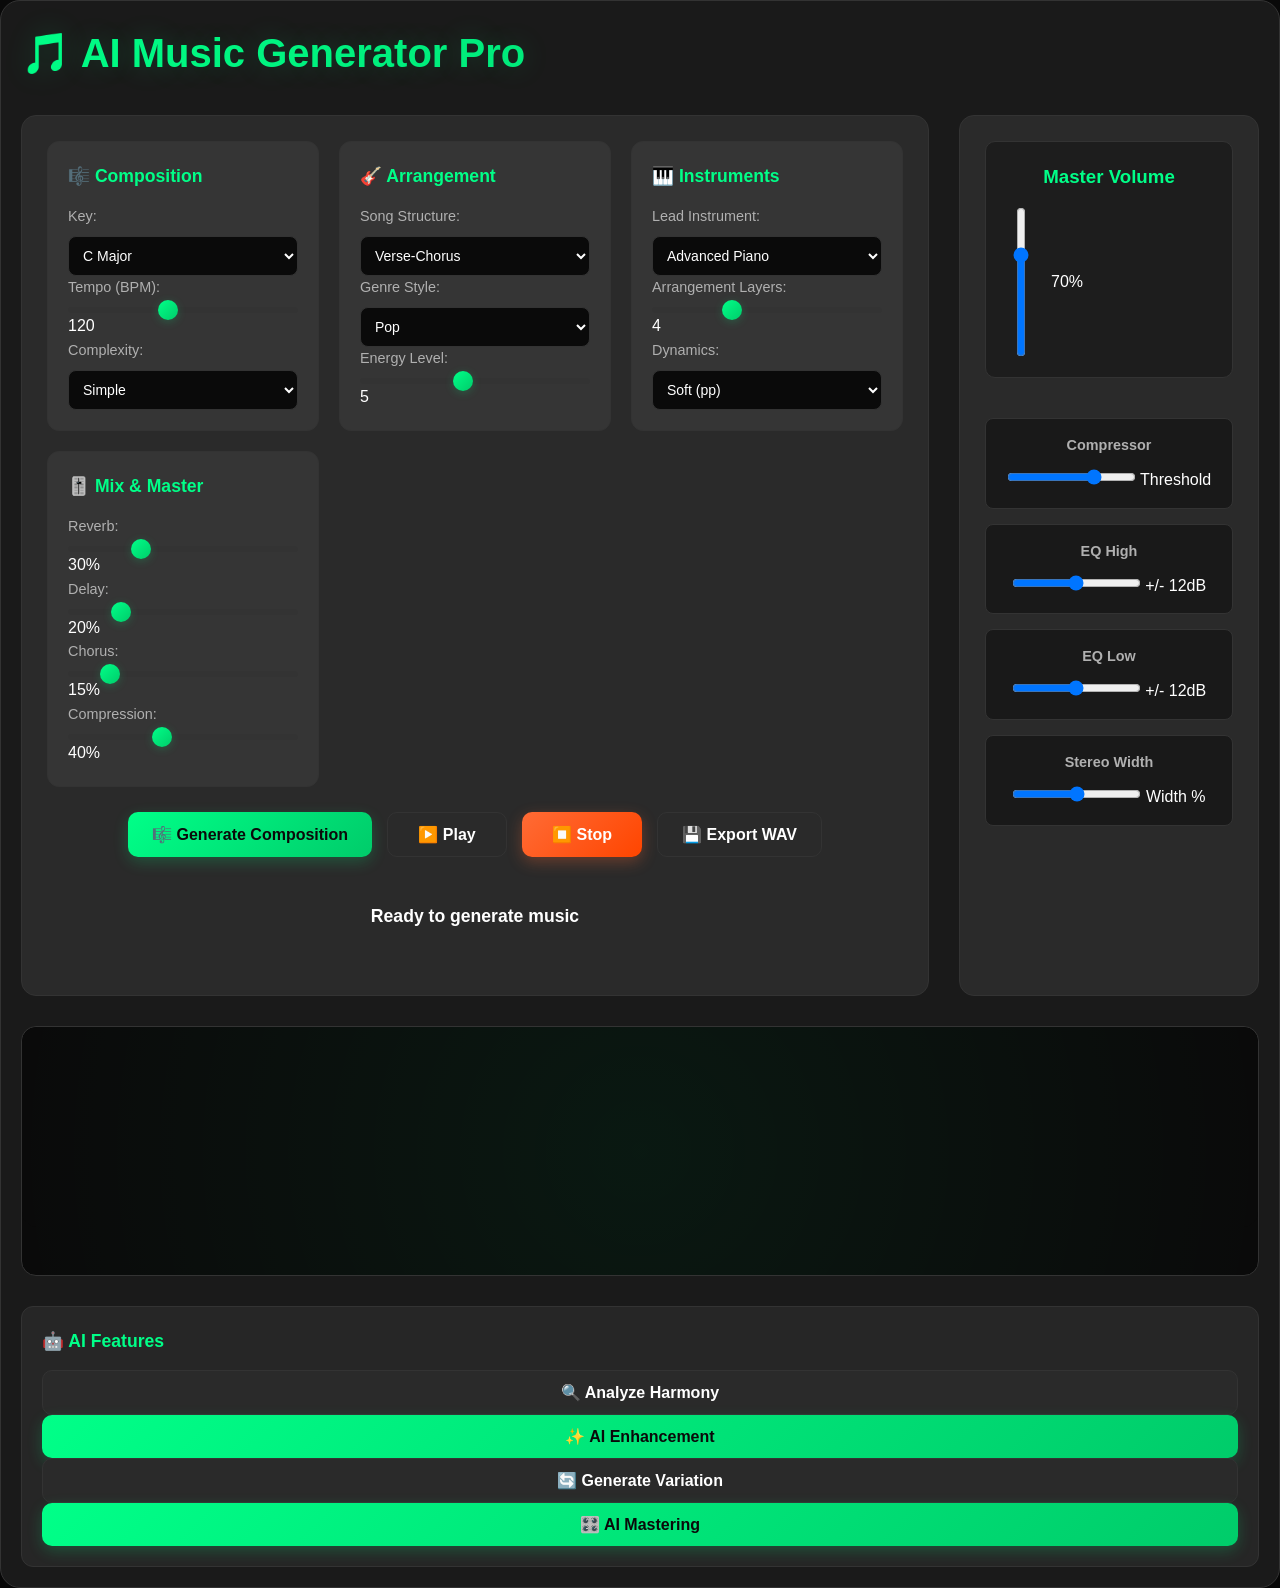
==== index.html @ 8c7a2f7b "Add files via upload" ====
<!DOCTYPE html>
<html lang="en">
<head>
    <meta charset="UTF-8">
    <meta name="viewport" content="width=device-width, initial-scale=1.0">
    <title>AI Music Generator Pro - Udio Quality</title>
    <link rel="stylesheet" href="styles.css">
</head>
<body>
    <div class="container">
        <h1 class="logo">🎵 AI Music Generator Pro</h1>
        
        <div class="mixing-console">
            <div class="main-controls">
                <div class="controls">
                    <div class="control-group">
                        <h3>🎼 Composition</h3>
                        <label for="key">Key:</label>
                        <select id="key">
                            <option value="C">C Major</option>
                            <option value="G">G Major</option>
                            <option value="D">D Major</option>
                            <option value="A">A Major</option>
                            <option value="E">E Major</option>
                            <option value="B">B Major</option>
                            <option value="F#">F# Major</option>
                            <option value="Db">Db Major</option>
                            <option value="Ab">Ab Major</option>
                            <option value="Eb">Eb Major</option>
                            <option value="Bb">Bb Major</option>
                            <option value="F">F Major</option>
                            <option value="Am">A Minor</option>
                            <option value="Em">E Minor</option>
                            <option value="Bm">B Minor</option>
                            <option value="F#m">F# Minor</option>
                            <option value="C#m">C# Minor</option>
                            <option value="G#m">G# Minor</option>
                            <option value="D#m">D# Minor</option>
                            <option value="Bbm">Bb Minor</option>
                            <option value="Fm">F Minor</option>
                            <option value="Cm">C Minor</option>
                            <option value="Gm">G Minor</option>
                            <option value="Dm">D Minor</option>
                        </select>
                        
                        <label for="tempo">Tempo (BPM):</label>
                        <input type="range" id="tempo" min="60" max="200" value="120">
                        <span id="tempoValue">120</span>
                        
                        <label for="complexity">Complexity:</label>
                        <select id="complexity">
                            <option value="simple">Simple</option>
                            <option value="moderate">Moderate</option>
                            <option value="complex">Complex</option>
                            <option value="jazz">Jazz</option>
                            <option value="classical">Classical</option>
                        </select>
                    </div>

                    <div class="control-group">
                        <h3>🎸 Arrangement</h3>
                        <label for="structure">Song Structure:</label>
                        <select id="structure">
                            <option value="simple">Verse-Chorus</option>
                            <option value="extended">Intro-Verse-Chorus-Bridge</option>
                            <option value="complex">Full Song Structure</option>
                            <option value="instrumental">Instrumental</option>
                        </select>
                        
                        <label for="genre">Genre Style:</label>
                        <select id="genre">
                            <option value="pop">Pop</option>
                            <option value="rock">Rock</option>
                            <option value="jazz">Jazz</option>
                            <option value="classical">Classical</option>
                            <option value="electronic">Electronic</option>
                            <option value="ambient">Ambient</option>
                            <option value="cinematic">Cinematic</option>
                        </select>
                        
                        <label for="energy">Energy Level:</label>
                        <input type="range" id="energy" min="1" max="10" value="5">
                        <span id="energyValue">5</span>
                    </div>

                    <div class="control-group">
                        <h3>🎹 Instruments</h3>
                        <label for="instruments">Lead Instrument:</label>
                        <select id="instruments">
                            <option value="piano">Advanced Piano</option>
                            <option value="strings">Orchestral Strings</option>
                            <option value="synth">FM Synthesizer</option>
                            <option value="guitar">Electric Guitar</option>
                            <option value="brass">Brass Section</option>
                        </select>
                        
                        <label for="layers">Arrangement Layers:</label>
                        <input type="range" id="layers" min="2" max="8" value="4">
                        <span id="layersValue">4</span>
                        
                        <label for="dynamics">Dynamics:</label>
                        <select id="dynamics">
                            <option value="soft">Soft (pp)</option>
                            <option value="medium">Medium (mf)</option>
                            <option value="loud">Loud (ff)</option>
                            <option value="dynamic">Dynamic Range</option>
                        </select>
                    </div>

                    <div class="control-group">
                        <h3>🎚️ Mix & Master</h3>
                        <label for="reverb">Reverb:</label>
                        <input type="range" id="reverb" min="0" max="100" value="30">
                        <span id="reverbValue">30%</span>
                        
                        <label for="delay">Delay:</label>
                        <input type="range" id="delay" min="0" max="100" value="20">
                        <span id="delayValue">20%</span>
                        
                        <label for="chorus">Chorus:</label>
                        <input type="range" id="chorus" min="0" max="100" value="15">
                        <span id="chorusValue">15%</span>
                        
                        <label for="compression">Compression:</label>
                        <input type="range" id="compression" min="0" max="100" value="40">
                        <span id="compressionValue">40%</span>
                    </div>
                </div>

                <div class="buttons">
                    <button id="generateBtn" class="primary">🎼 Generate Composition</button>
                    <button id="playBtn" class="secondary">▶️ Play</button>
                    <button id="stopBtn" class="danger">⏹️ Stop</button>
                    <button id="exportBtn" class="secondary">💾 Export WAV</button>
                </div>

                <div class="status" id="status">Ready to generate music</div>
            </div>

            <div class="master-section">
                <div class="master-controls">
                    <div class="master-fader">
                        <h3>Master Volume</h3>
                        <div class="fader-container">
                            <input type="range" id="masterVolume" class="fader-vertical" min="0" max="100" value="70" orient="vertical">
                            <span id="masterVolumeValue">70%</span>
                        </div>
                    </div>
                    
                    <div class="effects-rack">
                        <div class="effect-unit">
                            <h4>Compressor</h4>
                            <input type="range" id="compThreshold" min="-40" max="0" value="-12">
                            <label>Threshold</label>
                        </div>
                        <div class="effect-unit">
                            <h4>EQ High</h4>
                            <input type="range" id="eqHigh" min="-12" max="12" value="0">
                            <label>+/- 12dB</label>
                        </div>
                        <div class="effect-unit">
                            <h4>EQ Low</h4>
                            <input type="range" id="eqLow" min="-12" max="12" value="0">
                            <label>+/- 12dB</label>
                        </div>
                        <div class="effect-unit">
                            <h4>Stereo Width</h4>
                            <input type="range" id="stereoWidth" min="0" max="200" value="100">
                            <label>Width %</label>
                        </div>
                    </div>
                </div>
            </div>
        </div>

        <div class="visualizer">
            <canvas id="visualizer" width="800" height="250"></canvas>
        </div>

        <div class="ai-features" style="margin-top: 30px;">
            <div class="control-group">
                <h3>🤖 AI Features</h3>
                <button id="aiAnalyze" class="secondary">🔍 Analyze Harmony</button>
                <button id="aiImprove" class="primary">✨ AI Enhancement</button>
                <button id="aiVariation" class="secondary">🔄 Generate Variation</button>
                <button id="aiMastering" class="primary">🎛️ AI Mastering</button>
            </div>
        </div>
    </div>

    <script src="musicGenerator.js"></script>
    <script src="app.js"></script>
    <script src="recorder.js"></script>
</body>
</html>
---- styles.css ----
/* Professional AI Music Generator Styling */
:root {
    --primary-bg: #0a0a0a;
    --secondary-bg: #1a1a1a;
    --tertiary-bg: #2a2a2a;
    --accent-color: #00ff88;
    --accent-secondary: #ff6b35;
    --text-primary: #ffffff;
    --text-secondary: #b0b0b0;
    --text-muted: #666666;
    --border-color: #333333;
    --shadow-color: rgba(0, 255, 136, 0.2);
    --gradient-primary: linear-gradient(135deg, #00ff88, #00cc6a);
    --gradient-secondary: linear-gradient(135deg, #ff6b35, #ff4500);
}

* {
    box-sizing: border-box;
    margin: 0;
    padding: 0;
}

body {
    font-family: 'Segoe UI', Tahoma, Geneva, Verdana, sans-serif;
    background: var(--primary-bg);
    color: var(--text-primary);
    line-height: 1.6;
    overflow-x: hidden;
}

.container {
    max-width: 1400px;
    margin: 0 auto;
    padding: 20px;
    background: var(--secondary-bg);
    border-radius: 20px;
    box-shadow: 0 20px 40px rgba(0, 0, 0, 0.5);
    border: 1px solid var(--border-color);
}

.header {
    text-align: center;
    margin-bottom: 40px;
    color: white;
}

.logo {
    font-size: 2.5rem;
    font-weight: 700;
    background: var(--gradient-primary);
    -webkit-background-clip: text;
    -webkit-text-fill-color: transparent;
    background-clip: text;
    margin-bottom: 30px;
    text-shadow: 0 0 30px var(--shadow-color);
}

.tagline {
    font-size: 1.2rem;
    opacity: 0.9;
    font-weight: 300;
}

/* Professional Mixing Console Layout */
.mixing-console {
    display: grid;
    grid-template-columns: 1fr 300px;
    gap: 30px;
    margin-bottom: 30px;
}

.main-content {
    display: grid;
    grid-template-columns: 1fr 2fr;
    gap: 30px;
    margin-bottom: 40px;
}

.main-controls {
    background: var(--tertiary-bg);
    padding: 25px;
    border-radius: 15px;
    border: 1px solid var(--border-color);
}

.master-section {
    background: var(--tertiary-bg);
    padding: 25px;
    border-radius: 15px;
    border: 1px solid var(--border-color);
}

.control-panel {
    background: rgba(255, 255, 255, 0.95);
    border-radius: 20px;
    padding: 30px;
    backdrop-filter: blur(10px);
    box-shadow: 0 20px 40px rgba(0,0,0,0.1);
}

.section {
    margin-bottom: 30px;
}

.section:last-child {
    margin-bottom: 0;
}

.section h3 {
    font-size: 1.3rem;
    font-weight: 600;
    margin-bottom: 20px;
    color: #4a5568;
}

.controls {
    display: grid;
    grid-template-columns: repeat(auto-fit, minmax(250px, 1fr));
    gap: 20px;
    margin-bottom: 25px;
}

.controls-grid {
    display: grid;
    grid-template-columns: 1fr 1fr;
    gap: 20px;
}

.control-group {
    background: rgba(255, 255, 255, 0.05);
    padding: 20px;
    border-radius: 12px;
    border: 1px solid var(--border-color);
    transition: all 0.3s ease;
    display: flex;
    flex-direction: column;
}

.control-group:hover {
    background: rgba(255, 255, 255, 0.08);
    border-color: var(--accent-color);
    box-shadow: 0 5px 15px var(--shadow-color);
}

.control-group h3 {
    color: var(--accent-color);
    font-size: 1.1rem;
    margin-bottom: 15px;
    font-weight: 600;
}

.control-group label {
    display: block;
    margin-bottom: 8px;
    font-weight: 500;
    color: var(--text-secondary);
    font-size: 0.9rem;
}

.control-group select,
.control-group input[type="range"] {
    width: 100%;
    padding: 10px;
    background: var(--primary-bg);
    border: 1px solid var(--border-color);
    border-radius: 8px;
    color: var(--text-primary);
    font-size: 14px;
    transition: all 0.3s ease;
}

.control-group select:focus,
.control-group input[type="range"]:focus {
    outline: none;
    border-color: var(--accent-color);
    box-shadow: 0 0 10px var(--shadow-color);
}

/* Custom Range Slider Styling */
.control-group input[type="range"] {
    -webkit-appearance: none;
    height: 6px;
    background: var(--border-color);
    border-radius: 3px;
    padding: 0;
}

.control-group input[type="range"]::-webkit-slider-thumb {
    -webkit-appearance: none;
    width: 20px;
    height: 20px;
    background: var(--gradient-primary);
    border-radius: 50%;
    cursor: pointer;
    box-shadow: 0 2px 10px var(--shadow-color);
}

.control-group input[type="range"]::-moz-range-thumb {
    width: 20px;
    height: 20px;
    background: var(--gradient-primary);
    border-radius: 50%;
    cursor: pointer;
    border: none;
    box-shadow: 0 2px 10px var(--shadow-color);
}

.instrument-toggles {
    display: grid;
    grid-template-columns: 1fr 1fr;
    gap: 15px;
}

.toggle-switch {
    display: flex;
    align-items: center;
    cursor: pointer;
    font-weight: 500;
    color: #2d3748;
}

.toggle-switch input {
    display: none;
}

.slider {
    width: 50px;
    height: 24px;
    background: #cbd5e0;
    border-radius: 12px;
    margin-right: 12px;
    position: relative;
    transition: all 0.3s ease;
}

.slider:before {
    content: '';
    position: absolute;
    width: 20px;
    height: 20px;
    background: white;
    border-radius: 50%;
    top: 2px;
    left: 2px;
    transition: all 0.3s ease;
    box-shadow: 0 2px 4px rgba(0,0,0,0.2);
}

.toggle-switch input:checked + .slider {
    background: #667eea;
}

.toggle-switch input:checked + .slider:before {
    transform: translateX(26px);
}

/* Professional Button Styling */
.buttons {
    display: flex;
    gap: 15px;
    justify-content: center;
    margin-bottom: 30px;
    flex-wrap: wrap;
}

.generation-controls {
    display: flex;
    gap: 15px;
    flex-wrap: wrap;
}

button {
    padding: 12px 24px;
    font-size: 16px;
    font-weight: 600;
    border: none;
    border-radius: 10px;
    cursor: pointer;
    transition: all 0.3s ease;
    position: relative;
    overflow: hidden;
    min-width: 120px;
}

button::before {
    content: '';
    position: absolute;
    top: 0;
    left: -100%;
    width: 100%;
    height: 100%;
    background: linear-gradient(90deg, transparent, rgba(255, 255, 255, 0.2), transparent);
    transition: left 0.5s;
}

button:hover::before {
    left: 100%;
}

.btn {
    padding: 12px 24px;
    border: none;
    border-radius: 12px;
    font-size: 1rem;
    font-weight: 600;
    cursor: pointer;
    transition: all 0.3s ease;
    position: relative;
    overflow: hidden;
    display: flex;
    align-items: center;
    justify-content: center;
    min-width: 120px;
}

.primary {
    background: var(--gradient-primary);
    color: var(--primary-bg);
    box-shadow: 0 5px 15px var(--shadow-color);
}

.primary:hover {
    transform: translateY(-2px);
    box-shadow: 0 8px 25px var(--shadow-color);
}

.btn-primary {
    background: var(--gradient-primary);
    color: var(--primary-bg);
    box-shadow: 0 5px 15px var(--shadow-color);
}

.btn-primary:hover:not(:disabled) {
    transform: translateY(-2px);
    box-shadow: 0 8px 25px var(--shadow-color);
}

.secondary {
    background: var(--tertiary-bg);
    color: var(--text-primary);
    border: 1px solid var(--border-color);
}

.secondary:hover {
    background: var(--border-color);
    transform: translateY(-2px);
}

.btn-secondary {
    background: var(--tertiary-bg);
    color: var(--text-primary);
    border: 1px solid var(--border-color);
}

.btn-secondary:hover:not(:disabled) {
    background: var(--border-color);
    transform: translateY(-2px);
}

.danger {
    background: var(--gradient-secondary);
    color: white;
    box-shadow: 0 5px 15px rgba(255, 107, 53, 0.3);
}

.danger:hover {
    transform: translateY(-2px);
    box-shadow: 0 8px 25px rgba(255, 107, 53, 0.4);
}

.btn:disabled {
    opacity: 0.6;
    cursor: not-allowed;
    transform: none !important;
}

.loading-spinner {
    width: 20px;
    height: 20px;
    border: 2px solid rgba(255,255,255,0.3);
    border-top: 2px solid white;
    border-radius: 50%;
    animation: spin 1s linear infinite;
    display: none;
    margin-left: 10px;
}

.btn.loading .btn-text {
    opacity: 0.7;
}

.btn.loading .loading-spinner {
    display: block;
}

@keyframes spin {
    0% { transform: rotate(0deg); }
    100% { transform: rotate(360deg); }
}

.visualizer-section {
    grid-column: span 2;
    background: rgba(255, 255, 255, 0.95);
    border-radius: 20px;
    padding: 30px;
    backdrop-filter: blur(10px);
    box-shadow: 0 20px 40px rgba(0,0,0,0.1);
}

.visualizer-container {
    position: relative;
    width: 100%;
    max-width: 800px;
    margin: 0 auto;
}

/* Advanced Visualizer */
.visualizer {
    width: 100%;
    height: 250px;
    background: var(--primary-bg);
    border: 1px solid var(--border-color);
    border-radius: 15px;
    margin-bottom: 30px;
    position: relative;
    overflow: hidden;
}

.visualizer::before {
    content: '';
    position: absolute;
    top: 0;
    left: 0;
    right: 0;
    bottom: 0;
    background: radial-gradient(circle at center, var(--shadow-color), transparent);
    opacity: 0.3;
    pointer-events: none;
}

#visualizer {
    width: 100%;
    height: 200px;
    background: var(--primary-bg);
    border-radius: 15px;
    display: block;
}

.visualizer-overlay {
    position: absolute;
    top: 0;
    left: 0;
    right: 0;
    bottom: 0;
    display: flex;
    flex-direction: column;
    justify-content: space-between;
    padding: 20px;
    pointer-events: none;
}

.play-controls {
    display: flex;
    justify-content: center;
    pointer-events: all;
}

.play-btn {
    width: 60px;
    height: 60px;
    border: none;
    border-radius: 50%;
    background: rgba(255, 255, 255, 0.9);
    color: #667eea;
    font-size: 1.5rem;
    cursor: pointer;
    transition: all 0.3s ease;
    display: flex;
    align-items: center;
    justify-content: center;
    box-shadow: 0 4px 15px rgba(0,0,0,0.2);
}

.play-btn:hover:not(:disabled) {
    transform: scale(1.1);
    background: white;
}

.play-btn:disabled {
    opacity: 0.5;
    cursor: not-allowed;
    transform: none !important;
}

.pause-icon {
    display: none;
}

.play-btn.playing .play-icon {
    display: none;
}

.play-btn.playing .pause-icon {
    display: block;
}

.progress-bar {
    height: 4px;
    background: rgba(255, 255, 255, 0.3);
    border-radius: 2px;
    overflow: hidden;
}

.progress-fill {
    height: 100%;
    background: linear-gradient(90deg, #667eea, #764ba2);
    width: 0%;
    transition: width 0.1s ease;
}

.info-section {
    grid-column: span 2;
    display: grid;
    grid-template-columns: 1fr 1fr;
    gap: 30px;
}

.info-card {
    background: rgba(255, 255, 255, 0.95);
    border-radius: 20px;
    padding: 30px;
    backdrop-filter: blur(10px);
    box-shadow: 0 20px 40px rgba(0,0,0,0.1);
}

.info-card h4 {
    font-size: 1.3rem;
    font-weight: 600;
    margin-bottom: 15px;
    color: #4a5568;
}

.info-card p {
    line-height: 1.6;
    color: #718096;
    margin-bottom: 15px;
}

.info-card ul {
    list-style: none;
    color: #718096;
}

.info-card li {
    padding: 5px 0;
    position: relative;
    padding-left: 20px;
}

.info-card li:before {
    content: '✓';
    position: absolute;
    left: 0;
    color: #667eea;
    font-weight: bold;
}

.footer {
    text-align: center;
    color: rgba(255, 255, 255, 0.8);
    font-size: 0.9rem;
    margin-top: 40px;
}

/* Master Controls */
.master-controls {
    display: flex;
    flex-direction: column;
    gap: 20px;
}

.master-fader {
    background: rgba(0, 0, 0, 0.3);
    padding: 20px;
    border-radius: 10px;
    border: 1px solid var(--border-color);
}

.master-fader h3 {
    color: var(--accent-color);
    margin-bottom: 15px;
    text-align: center;
}

.fader-container {
    display: flex;
    align-items: center;
    gap: 15px;
}

.fader-vertical {
    writing-mode: bt-lr;
    -webkit-appearance: slider-vertical;
    width: 30px;
    height: 150px;
}

/* Effects Rack */
.effects-rack {
    display: grid;
    grid-template-columns: repeat(auto-fit, minmax(200px, 1fr));
    gap: 15px;
    margin-top: 20px;
}

.effect-unit {
    background: rgba(0, 0, 0, 0.4);
    padding: 15px;
    border-radius: 8px;
    border: 1px solid var(--border-color);
    text-align: center;
}

.effect-unit h4 {
    color: var(--text-secondary);
    margin-bottom: 10px;
    font-size: 0.9rem;
}

/* Status Indicator */
.status {
    text-align: center;
    padding: 15px;
    margin-bottom: 25px;
    border-radius: 10px;
    font-weight: 600;
    font-size: 1.1rem;
    transition: all 0.3s ease;
}

.status.playing {
    background: linear-gradient(135deg, rgba(0, 255, 136, 0.2), rgba(0, 204, 106, 0.2));
    color: var(--accent-color);
    border: 1px solid var(--accent-color);
    box-shadow: 0 0 20px var(--shadow-color);
}

.status.stopped {
    background: linear-gradient(135deg, rgba(255, 107, 53, 0.2), rgba(255, 69, 0, 0.2));
    color: var(--accent-secondary);
    border: 1px solid var(--accent-secondary);
}

/* Responsive Design */
@media (max-width: 1200px) {
    .mixing-console {
        grid-template-columns: 1fr;
    }
}

@media (max-width: 768px) {
    .container {
        padding: 15px;
        margin: 10px;
    }
    
    .main-content {
        grid-template-columns: 1fr;
        gap: 20px;
    }
    
    .visualizer-section {
        grid-column: span 1;
    }
    
    .info-section {
        grid-column: span 1;
        grid-template-columns: 1fr;
    }
    
    .controls {
        grid-template-columns: 1fr;
    }
    
    .controls-grid {
        grid-template-columns: 1fr;
    }
    
    .instrument-toggles {
        grid-template-columns: 1fr;
    }
    
    .buttons {
        flex-direction: column;
        align-items: center;
    }
    
    .generation-controls {
        flex-direction: column;
    }
    
    button {
        width: 100%;
        max-width: 300px;
    }
    
    .logo {
        font-size: 2rem;
    }
    
    .container {
        padding: 15px;
    }
}

/* Loading Animation */
@keyframes pulse {
    0% { opacity: 1; }
    50% { opacity: 0.5; }
    100% { opacity: 1; }
}

.loading {
    animation: pulse 2s infinite;
}

/* Glow Effects */
.glow {
    box-shadow: 0 0 20px var(--accent-color);
}

.glow-secondary {
    box-shadow: 0 0 20px var(--accent-secondary);
}
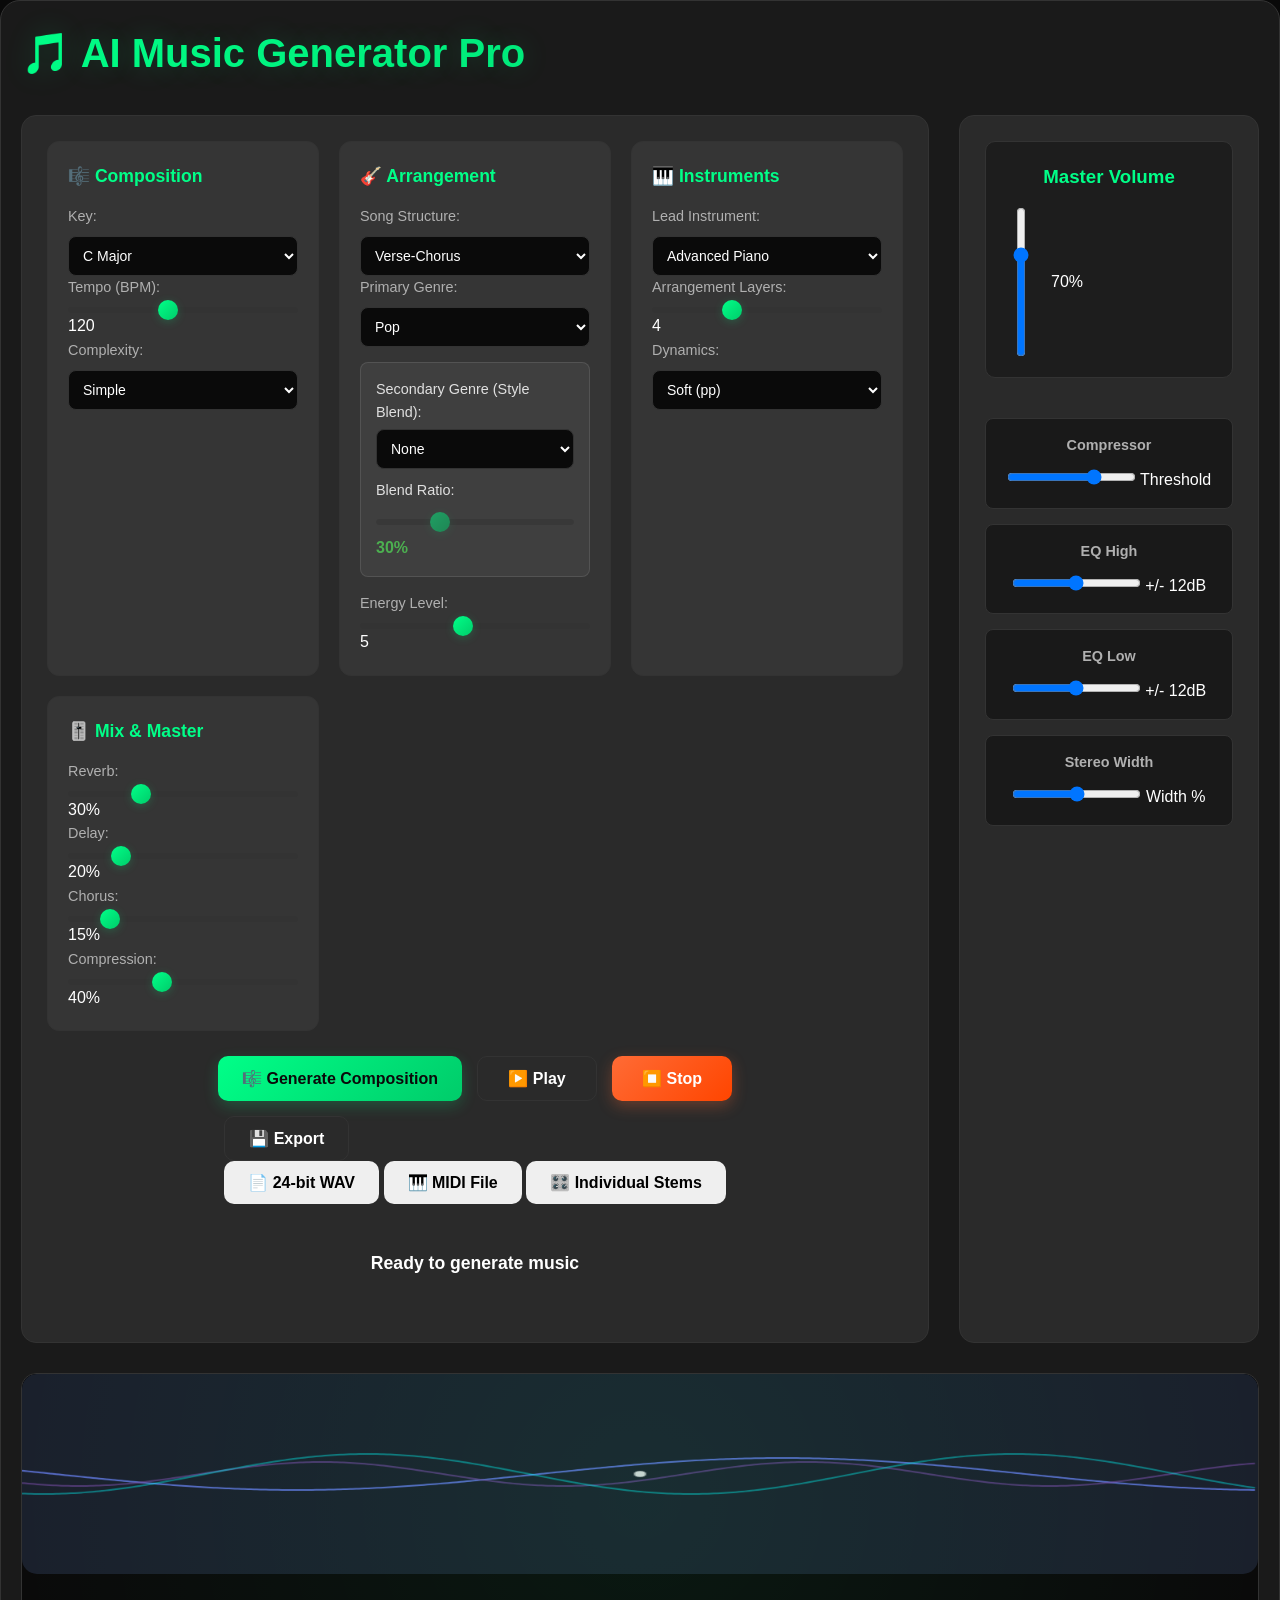
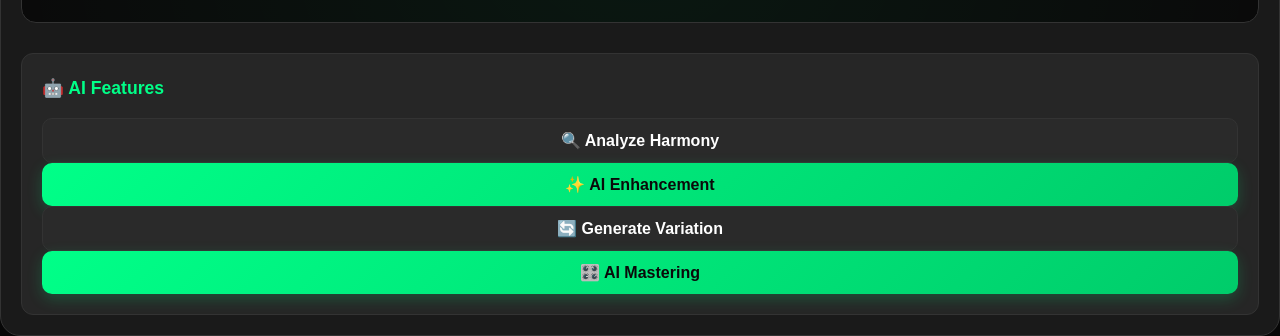
==== commit d226c0db: "Add files via upload" ====
--- a/index.html
+++ b/index.html
@@ -67,7 +67,7 @@
                             <option value="instrumental">Instrumental</option>
                         </select>
                         
-                        <label for="genre">Genre Style:</label>
+                        <label for="genre">Primary Genre:</label>
                         <select id="genre">
                             <option value="pop">Pop</option>
                             <option value="rock">Rock</option>
@@ -78,6 +78,24 @@
                             <option value="cinematic">Cinematic</option>
                         </select>
                         
+                        <div class="style-blend-section">
+                            <label for="secondaryGenre">Secondary Genre (Style Blend):</label>
+                            <select id="secondaryGenre">
+                                <option value="">None</option>
+                                <option value="pop">Pop</option>
+                                <option value="rock">Rock</option>
+                                <option value="jazz">Jazz</option>
+                                <option value="classical">Classical</option>
+                                <option value="electronic">Electronic</option>
+                                <option value="ambient">Ambient</option>
+                                <option value="cinematic">Cinematic</option>
+                            </select>
+                            
+                            <label for="blendRatio">Blend Ratio:</label>
+                            <input type="range" id="blendRatio" min="0" max="100" value="30" disabled>
+                            <span id="blendRatioValue">30%</span>
+                        </div>
+                        
                         <label for="energy">Energy Level:</label>
                         <input type="range" id="energy" min="1" max="10" value="5">
                         <span id="energyValue">5</span>
@@ -131,7 +149,15 @@
                     <button id="generateBtn" class="primary">🎼 Generate Composition</button>
                     <button id="playBtn" class="secondary">▶️ Play</button>
                     <button id="stopBtn" class="danger">⏹️ Stop</button>
-                    <button id="exportBtn" class="secondary">💾 Export WAV</button>
+                    
+                    <div class="export-dropdown">
+                        <button id="exportBtn" class="secondary">💾 Export</button>
+                        <div class="export-options">
+                            <button onclick="app.downloadMusic('wav')" class="export-option">📄 24-bit WAV</button>
+                            <button onclick="app.downloadMusic('midi')" class="export-option">🎹 MIDI File</button>
+                            <button onclick="app.downloadMusic('stems')" class="export-option">🎛️ Individual Stems</button>
+                        </div>
+                    </div>
                 </div>
 
                 <div class="status" id="status">Ready to generate music</div>
--- a/styles.css
+++ b/styles.css
@@ -731,4 +731,75 @@
 
 .glow-secondary {
     box-shadow: 0 0 20px var(--accent-secondary);
+}
+
+/* Style blend section */
+.style-blend-section {
+    margin: 15px 0;
+    padding: 15px;
+    background: rgba(255, 255, 255, 0.05);
+    border-radius: 8px;
+    border: 1px solid rgba(255, 255, 255, 0.1);
+}
+
+.style-blend-section label {
+    display: block;
+    margin-bottom: 5px;
+    color: #e0e0e0;
+    font-size: 0.9em;
+}
+
+.style-blend-section select,
+.style-blend-section input[type="range"] {
+    width: 100%;
+    margin-bottom: 10px;
+}
+
+.style-blend-section input[type="range"]:disabled {
+    opacity: 0.5;
+    cursor: not-allowed;
+}
+
+#blendRatioValue {
+    color: #4CAF50;
+    font-weight: bold;
+}
+
+/* Export dropdown styles */
+.export-dropdown {
+    position: relative;
+    display: inline-block;
+}
+
+.export-dropdown-content {
+    display: none;
+    position: absolute;
+    background-color: #2a2a2a;
+    min-width: 160px;
+    box-shadow: 0px 8px 16px 0px rgba(0,0,0,0.2);
+    z-index: 1;
+    border-radius: 4px;
+    border: 1px solid #444;
+    animation: fadeIn 0.3s;
+}
+
+.export-dropdown-content a {
+    color: #e0e0e0;
+    padding: 12px 16px;
+    text-decoration: none;
+    display: block;
+    transition: background-color 0.3s;
+}
+
+.export-dropdown-content a:hover {
+    background-color: #444;
+}
+
+.export-dropdown:hover .export-dropdown-content {
+    display: block;
+}
+
+@keyframes fadeIn {
+    from {opacity: 0;}
+    to {opacity: 1;}
 }
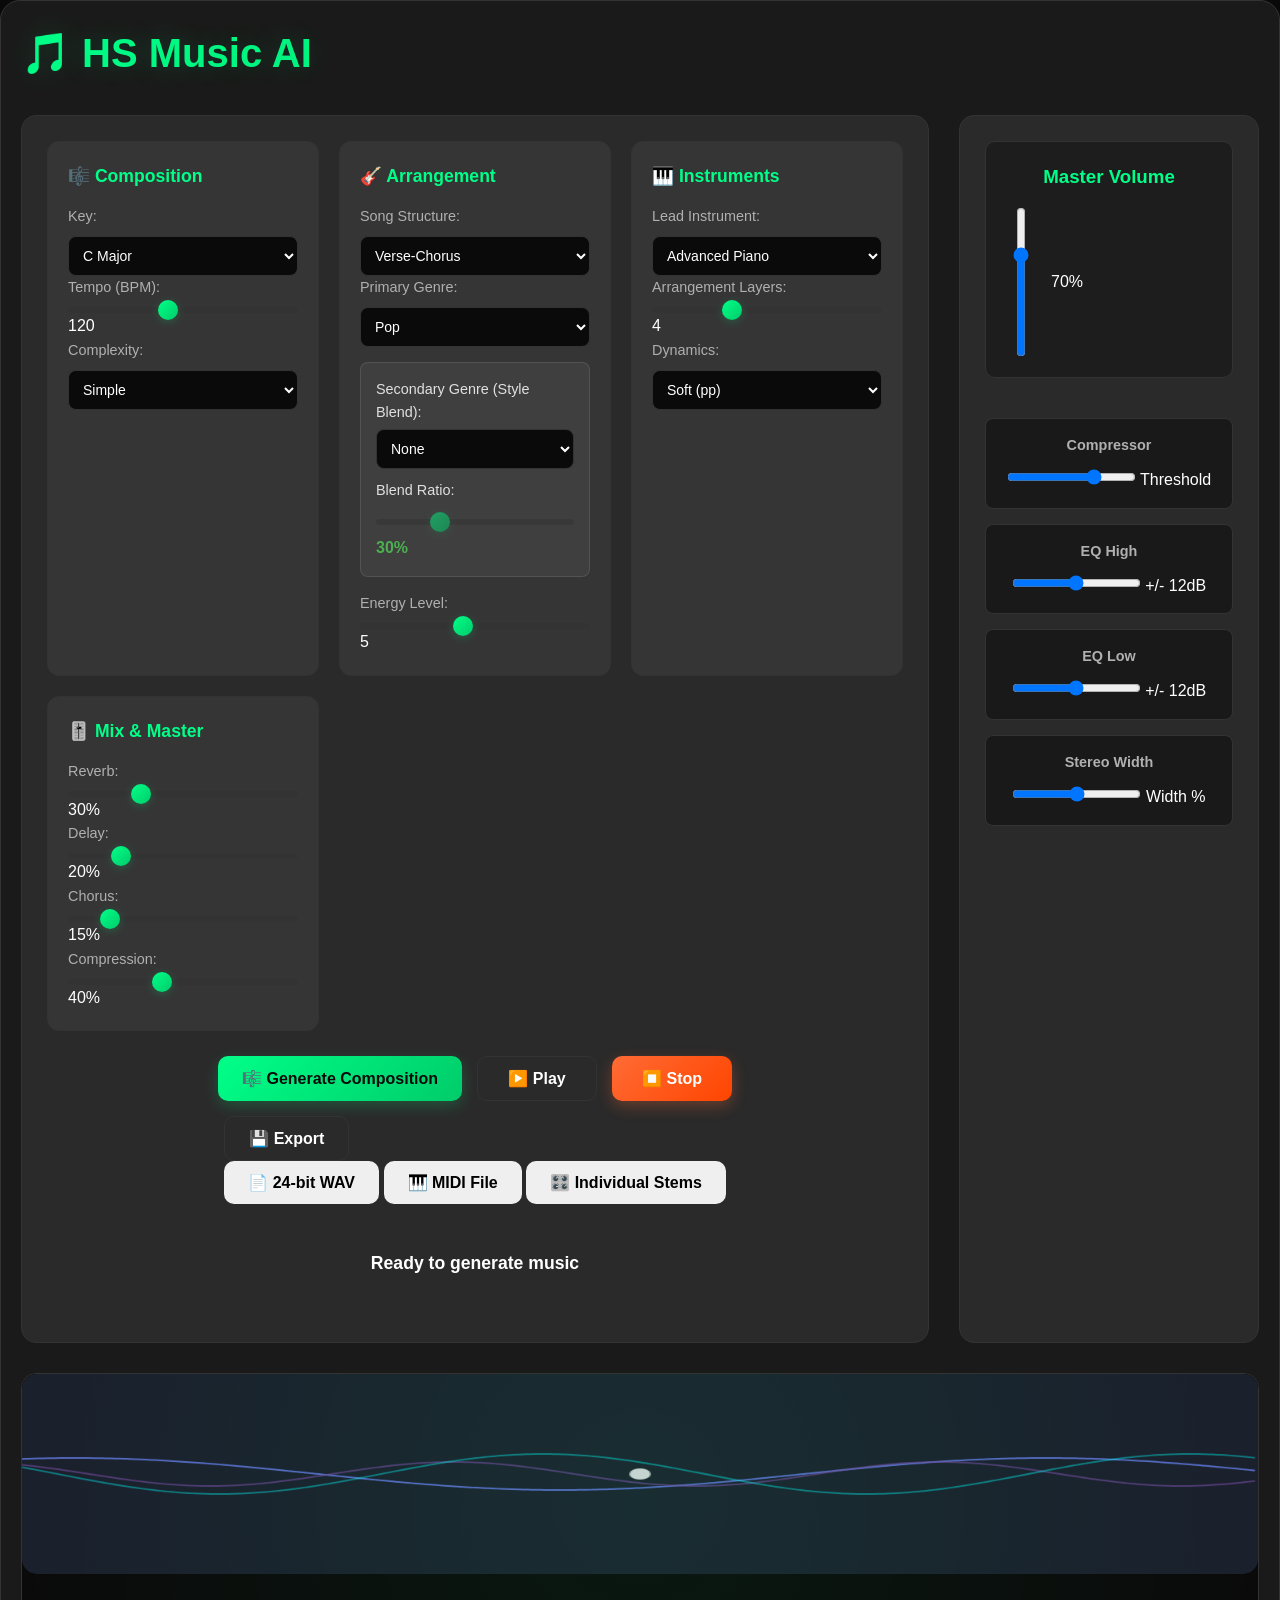
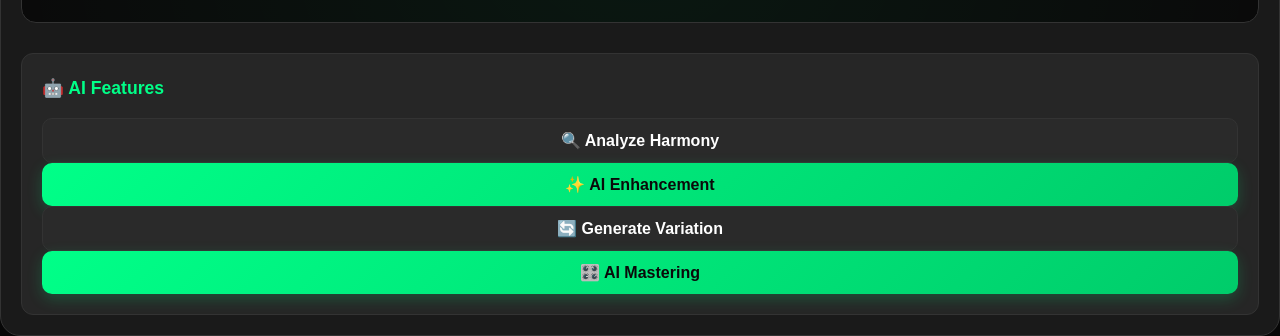
==== commit 9fd6af6d: "Add files via upload" ====
--- a/index.html
+++ b/index.html
@@ -3,12 +3,12 @@
 <head>
     <meta charset="UTF-8">
     <meta name="viewport" content="width=device-width, initial-scale=1.0">
-    <title>AI Music Generator Pro - Udio Quality</title>
+    <title>HS Music AI</title>
     <link rel="stylesheet" href="styles.css">
 </head>
 <body>
     <div class="container">
-        <h1 class="logo">🎵 AI Music Generator Pro</h1>
+        <h1 class="logo">🎵 HS Music AI</h1>
         
         <div class="mixing-console">
             <div class="main-controls">
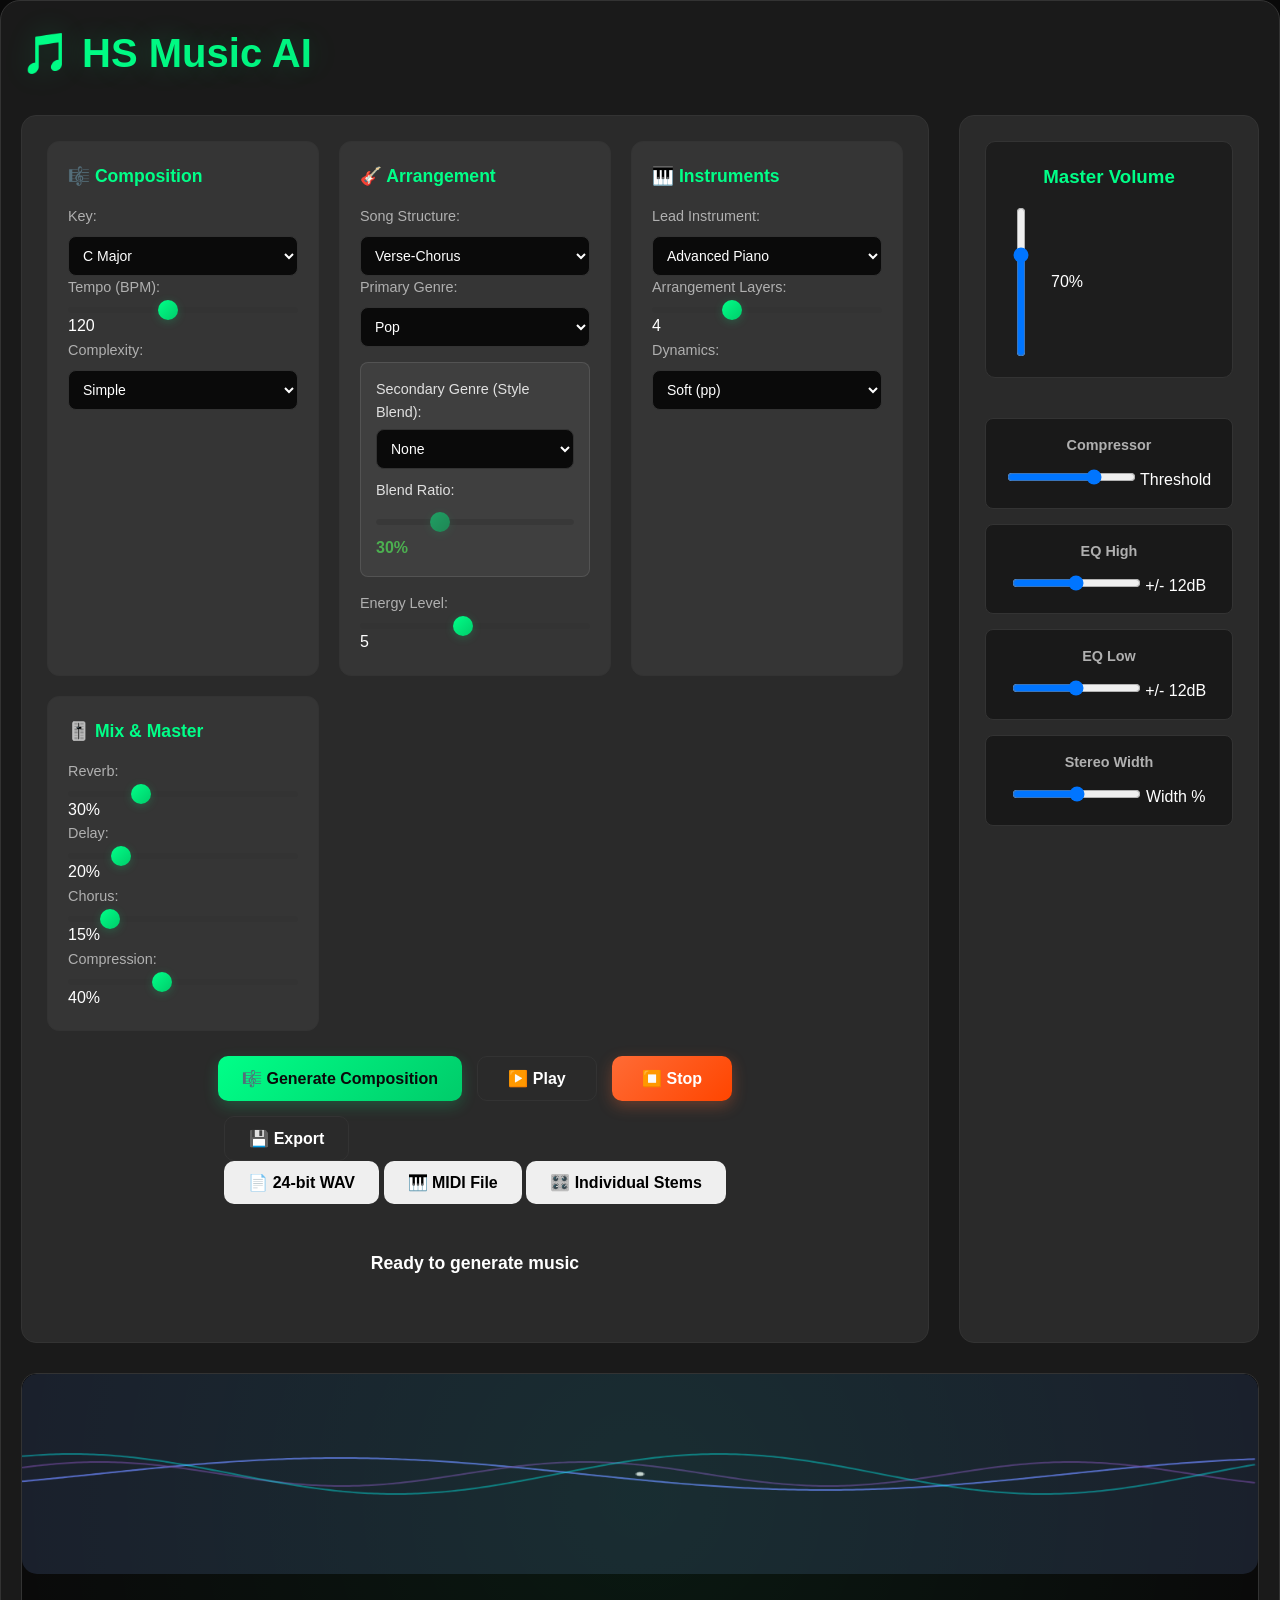
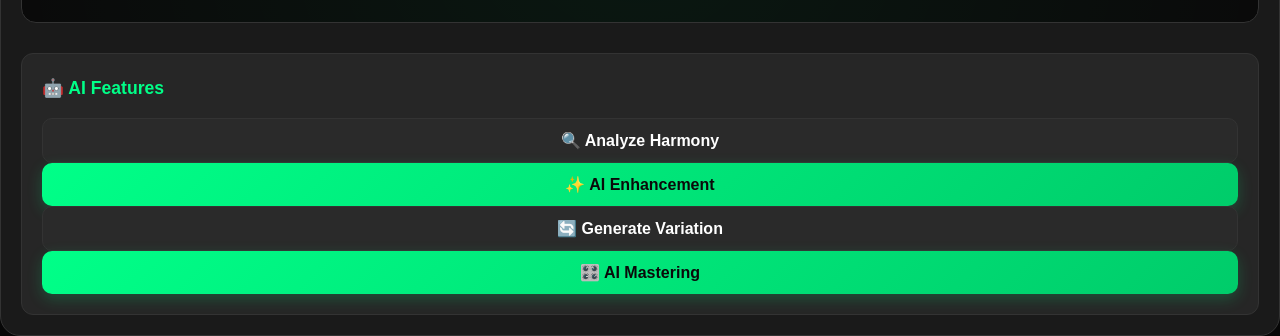
==== commit 9389c8b7: "Add files via upload" ====
--- a/index.html
+++ b/index.html
@@ -161,6 +161,10 @@
                 </div>
 
                 <div class="status" id="status">Ready to generate music</div>
+                
+                <div class="progress-bar" id="progressBar" style="display: none;">
+                    <div class="progress-fill" id="progressFill"></div>
+                </div>
             </div>
 
             <div class="master-section">
--- a/styles.css
+++ b/styles.css
@@ -179,6 +179,7 @@
 /* Custom Range Slider Styling */
 .control-group input[type="range"] {
     -webkit-appearance: none;
+    appearance: none;
     height: 6px;
     background: var(--border-color);
     border-radius: 3px;
@@ -601,6 +602,7 @@
 .fader-vertical {
     writing-mode: bt-lr;
     -webkit-appearance: slider-vertical;
+    appearance: slider-vertical;
     width: 30px;
     height: 150px;
 }
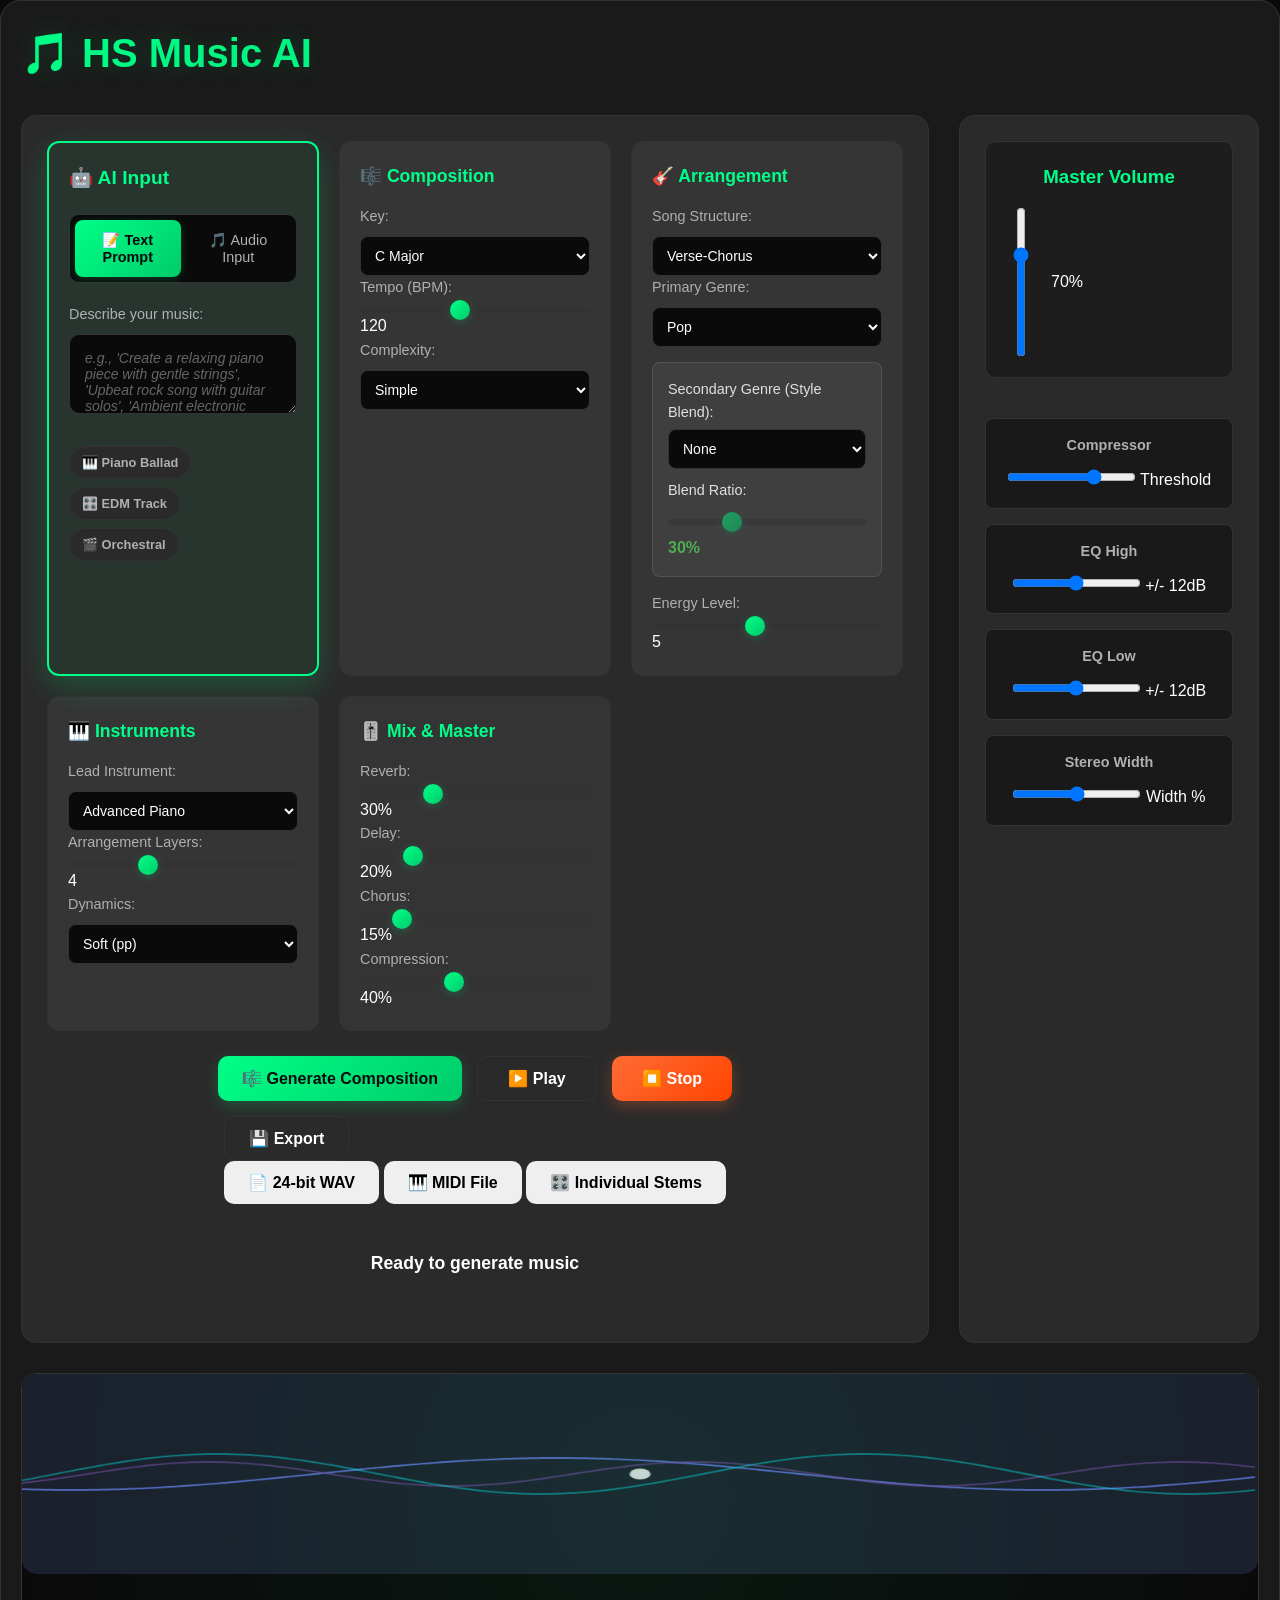
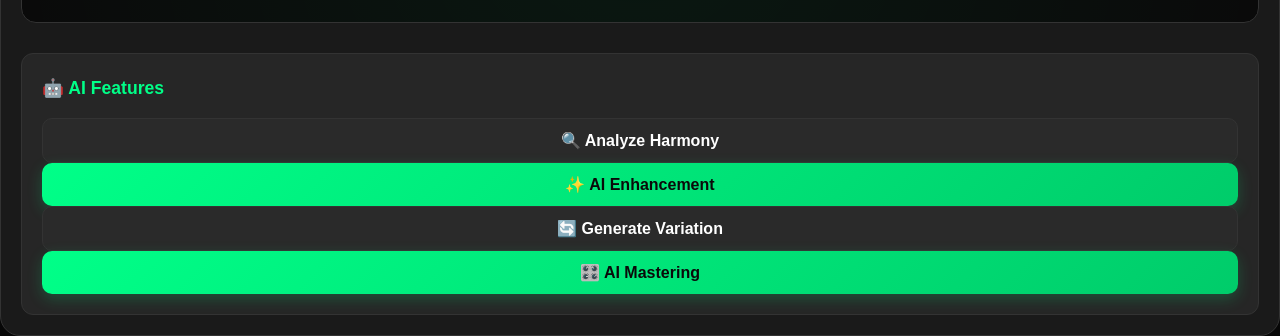
==== commit 62f9fb3c: "Add files via upload" ====
--- a/index.html
+++ b/index.html
@@ -13,6 +13,62 @@
         <div class="mixing-console">
             <div class="main-controls">
                 <div class="controls">
+                    <!-- New AI Input Section -->
+                    <div class="control-group ai-input-section">
+                        <h3>🤖 AI Input</h3>
+                        
+                        <div class="input-method-tabs">
+                            <button type="button" class="tab-button active" data-tab="text">📝 Text Prompt</button>
+                            <button type="button" class="tab-button" data-tab="audio">🎵 Audio Input</button>
+                        </div>
+                        
+                        <div class="tab-content" id="text-tab">
+                            <label for="textPrompt">Describe your music:</label>
+                            <textarea id="textPrompt" placeholder="e.g., 'Create a relaxing piano piece with gentle strings', 'Upbeat rock song with guitar solos', 'Ambient electronic soundscape'..." rows="3"></textarea>
+                            
+                            <div class="prompt-suggestions">
+                                <button type="button" class="suggestion-btn" data-prompt="Create a peaceful piano ballad with soft strings">🎹 Piano Ballad</button>
+                                <button type="button" class="suggestion-btn" data-prompt="Generate an upbeat electronic dance track">🎛️ EDM Track</button>
+                                <button type="button" class="suggestion-btn" data-prompt="Compose a cinematic orchestral piece">🎬 Orchestral</button>
+                            </div>
+                        </div>
+                        
+                        <div class="tab-content hidden" id="audio-tab">
+                            <label for="audioInput">Upload audio file:</label>
+                            <div class="file-input-wrapper">
+                                <input type="file" id="audioInput" accept="audio/*,.mp3,.wav,.m4a,.ogg">
+                                <div class="file-input-display">
+                                    <span class="file-icon">🎵</span>
+                                    <span class="file-text">Choose audio file or drag & drop</span>
+                                </div>
+                            </div>
+                            
+                            <div class="extension-options">
+                                <label>Extension Mode:</label>
+                                <div class="radio-group">
+                                    <label class="radio-option">
+                                        <input type="radio" name="extensionMode" value="extend-end" checked>
+                                        <span>🔚 Extend at End</span>
+                                    </label>
+                                    <label class="radio-option">
+                                        <input type="radio" name="extensionMode" value="extend-start">
+                                        <span>🔜 Extend at Start</span>
+                                    </label>
+                                    <label class="radio-option">
+                                        <input type="radio" name="extensionMode" value="analyze-style">
+                                        <span>🎨 Analyze & Generate Similar</span>
+                                    </label>
+                                </div>
+                            </div>
+                            
+                            <div class="extension-length">
+                                <label for="extensionDuration">Extension Length:</label>
+                                <input type="range" id="extensionDuration" min="10" max="120" value="30">
+                                <span id="extensionDurationValue">30s</span>
+                            </div>
+                        </div>
+                    </div>
+
                     <div class="control-group">
                         <h3>🎼 Composition</h3>
                         <label for="key">Key:</label>
--- a/styles.css
+++ b/styles.css
@@ -399,6 +399,272 @@
     100% { transform: rotate(360deg); }
 }
 
+/* AI Input Section Styling */
+.ai-input-section {
+    border: 2px solid var(--accent-color);
+    background: rgba(0, 255, 136, 0.05);
+    box-shadow: 0 10px 30px var(--shadow-color);
+}
+
+.ai-input-section h3 {
+    color: var(--accent-color);
+    font-size: 1.2rem;
+    margin-bottom: 20px;
+    display: flex;
+    align-items: center;
+    gap: 8px;
+}
+
+/* Tab Interface */
+.input-method-tabs {
+    display: flex;
+    gap: 5px;
+    margin-bottom: 20px;
+    background: var(--primary-bg);
+    padding: 5px;
+    border-radius: 10px;
+    border: 1px solid var(--border-color);
+}
+
+.tab-button {
+    flex: 1;
+    padding: 12px 16px;
+    background: transparent;
+    border: none;
+    border-radius: 8px;
+    color: var(--text-secondary);
+    font-size: 0.9rem;
+    font-weight: 500;
+    cursor: pointer;
+    transition: all 0.3s ease;
+    display: flex;
+    align-items: center;
+    justify-content: center;
+    gap: 6px;
+    min-width: auto;
+}
+
+.tab-button:hover {
+    background: rgba(255, 255, 255, 0.05);
+    color: var(--text-primary);
+}
+
+.tab-button.active {
+    background: var(--gradient-primary);
+    color: var(--primary-bg);
+    font-weight: 600;
+    box-shadow: 0 2px 8px var(--shadow-color);
+}
+
+.tab-button::before {
+    display: none;
+}
+
+/* Tab Content */
+.tab-content {
+    display: block;
+}
+
+.tab-content.hidden {
+    display: none;
+}
+
+/* Text Input Styling */
+#textPrompt {
+    width: 100%;
+    padding: 15px;
+    background: var(--primary-bg);
+    border: 1px solid var(--border-color);
+    border-radius: 10px;
+    color: var(--text-primary);
+    font-size: 14px;
+    font-family: inherit;
+    resize: vertical;
+    min-height: 80px;
+    transition: all 0.3s ease;
+    margin-bottom: 15px;
+}
+
+#textPrompt:focus {
+    outline: none;
+    border-color: var(--accent-color);
+    box-shadow: 0 0 15px var(--shadow-color);
+}
+
+#textPrompt::placeholder {
+    color: var(--text-muted);
+    font-style: italic;
+}
+
+/* Prompt Suggestions */
+.prompt-suggestions {
+    display: flex;
+    flex-wrap: wrap;
+    gap: 8px;
+    margin-top: 10px;
+}
+
+.suggestion-btn {
+    padding: 8px 12px;
+    background: var(--tertiary-bg);
+    border: 1px solid var(--border-color);
+    border-radius: 20px;
+    color: var(--text-secondary);
+    font-size: 0.8rem;
+    cursor: pointer;
+    transition: all 0.3s ease;
+    min-width: auto;
+    display: flex;
+    align-items: center;
+    gap: 4px;
+}
+
+.suggestion-btn:hover {
+    background: var(--accent-color);
+    color: var(--primary-bg);
+    border-color: var(--accent-color);
+    transform: translateY(-1px);
+}
+
+.suggestion-btn::before {
+    display: none;
+}
+
+/* File Input Styling */
+.file-input-wrapper {
+    position: relative;
+    margin-bottom: 20px;
+}
+
+#audioInput {
+    position: absolute;
+    opacity: 0;
+    width: 100%;
+    height: 100%;
+    cursor: pointer;
+}
+
+.file-input-display {
+    display: flex;
+    align-items: center;
+    justify-content: center;
+    gap: 10px;
+    padding: 20px;
+    background: var(--primary-bg);
+    border: 2px dashed var(--border-color);
+    border-radius: 10px;
+    color: var(--text-secondary);
+    transition: all 0.3s ease;
+    cursor: pointer;
+}
+
+.file-input-display:hover {
+    border-color: var(--accent-color);
+    background: rgba(0, 255, 136, 0.05);
+    color: var(--text-primary);
+}
+
+.file-icon {
+    font-size: 1.5rem;
+}
+
+.file-text {
+    font-size: 0.9rem;
+}
+
+/* Extension Options */
+.extension-options {
+    margin-bottom: 20px;
+}
+
+.extension-options label {
+    color: var(--text-secondary);
+    font-weight: 500;
+    margin-bottom: 12px;
+    display: block;
+}
+
+.radio-group {
+    display: flex;
+    flex-direction: column;
+    gap: 10px;
+}
+
+.radio-option {
+    display: flex;
+    align-items: center;
+    gap: 10px;
+    padding: 10px;
+    background: var(--primary-bg);
+    border: 1px solid var(--border-color);
+    border-radius: 8px;
+    cursor: pointer;
+    transition: all 0.3s ease;
+    margin-bottom: 0 !important;
+}
+
+.radio-option:hover {
+    background: rgba(255, 255, 255, 0.05);
+    border-color: var(--accent-color);
+}
+
+.radio-option input[type="radio"] {
+    margin: 0;
+    accent-color: var(--accent-color);
+}
+
+.radio-option span {
+    color: var(--text-secondary);
+    font-size: 0.9rem;
+    display: flex;
+    align-items: center;
+    gap: 6px;
+}
+
+.radio-option:has(input:checked) {
+    background: rgba(0, 255, 136, 0.1);
+    border-color: var(--accent-color);
+}
+
+.radio-option:has(input:checked) span {
+    color: var(--text-primary);
+    font-weight: 500;
+}
+
+/* Extension Length */
+.extension-length {
+    display: flex;
+    align-items: center;
+    gap: 15px;
+}
+
+.extension-length label {
+    color: var(--text-secondary);
+    font-weight: 500;
+    margin-bottom: 0;
+    white-space: nowrap;
+}
+
+#extensionDuration {
+    flex: 1;
+}
+
+#extensionDurationValue {
+    color: var(--accent-color);
+    font-weight: 600;
+    font-size: 0.9rem;
+    min-width: 35px;
+    text-align: center;
+}
+
+/* Drag and drop styling */
+.file-input-wrapper.drag-over .file-input-display {
+    border-color: var(--accent-color);
+    background: rgba(0, 255, 136, 0.1);
+    color: var(--accent-color);
+    transform: scale(1.02);
+}
+
 .visualizer-section {
     grid-column: span 2;
     background: rgba(255, 255, 255, 0.95);
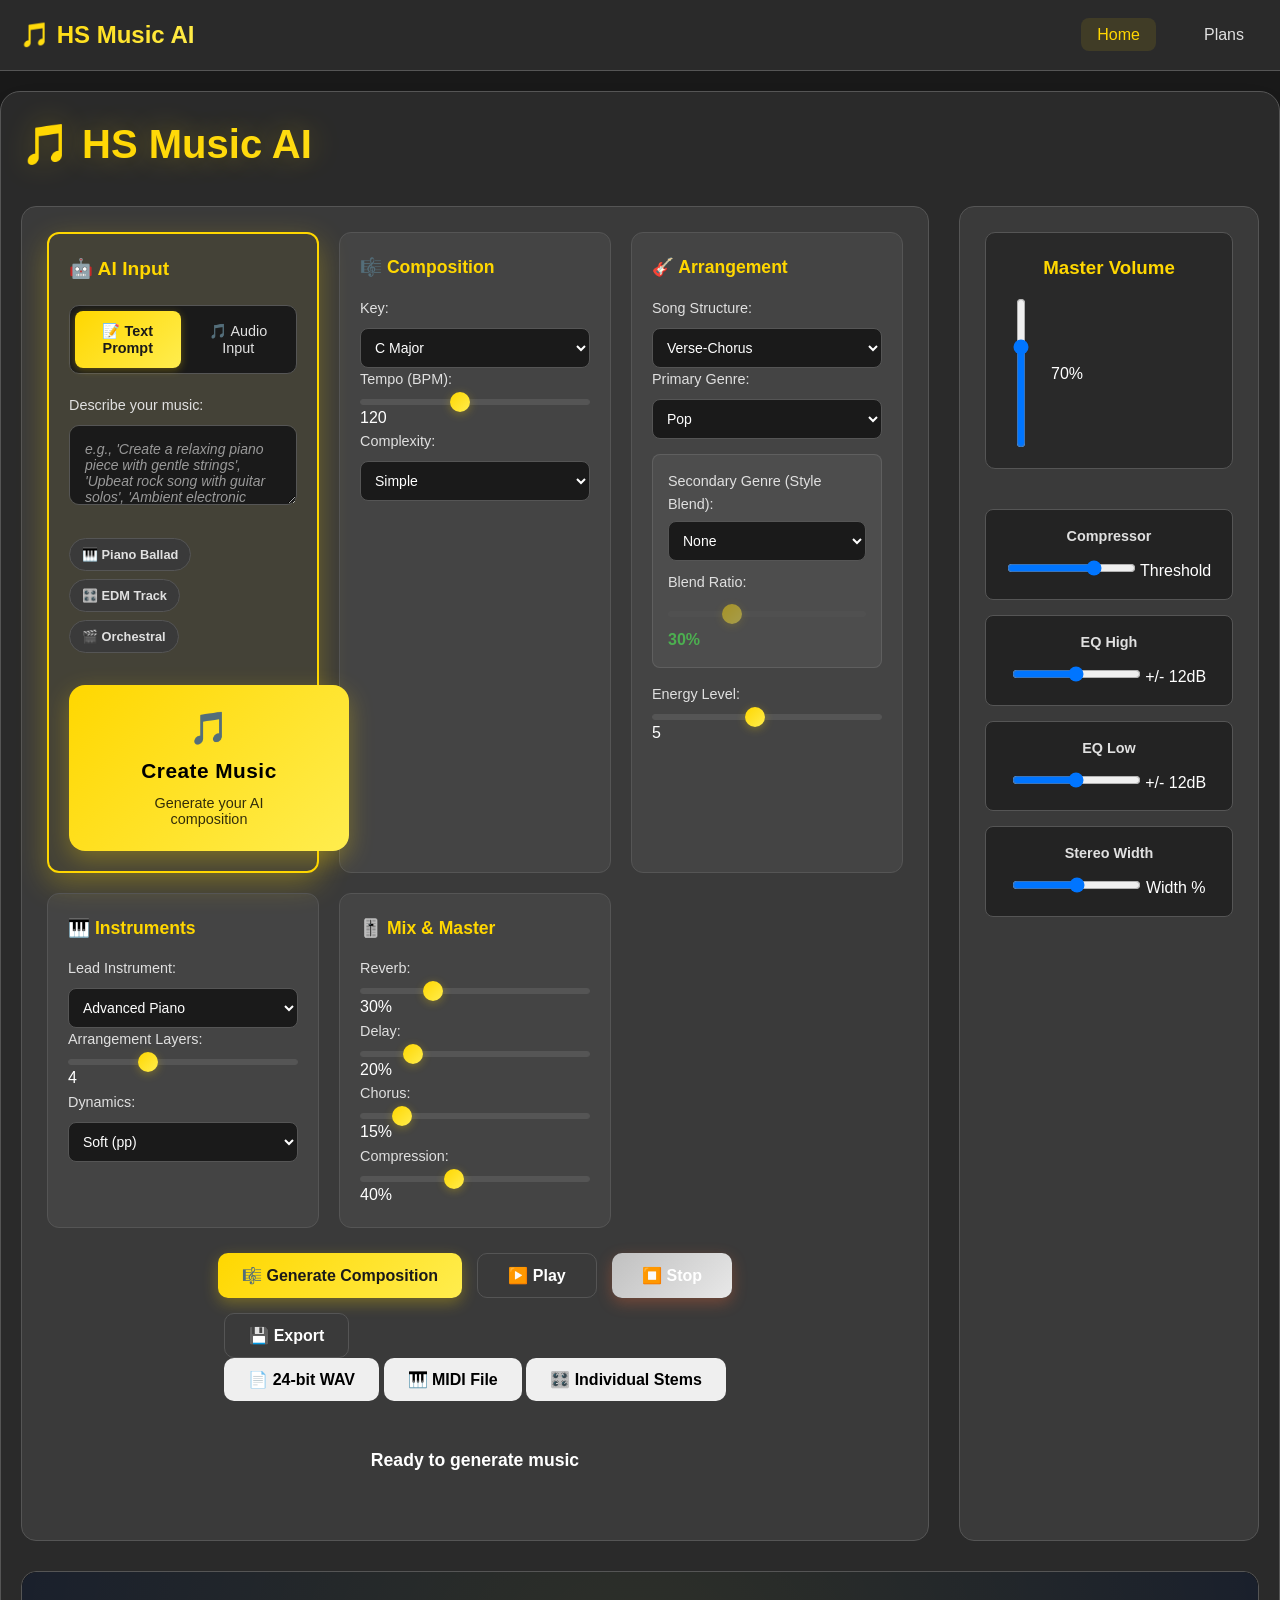
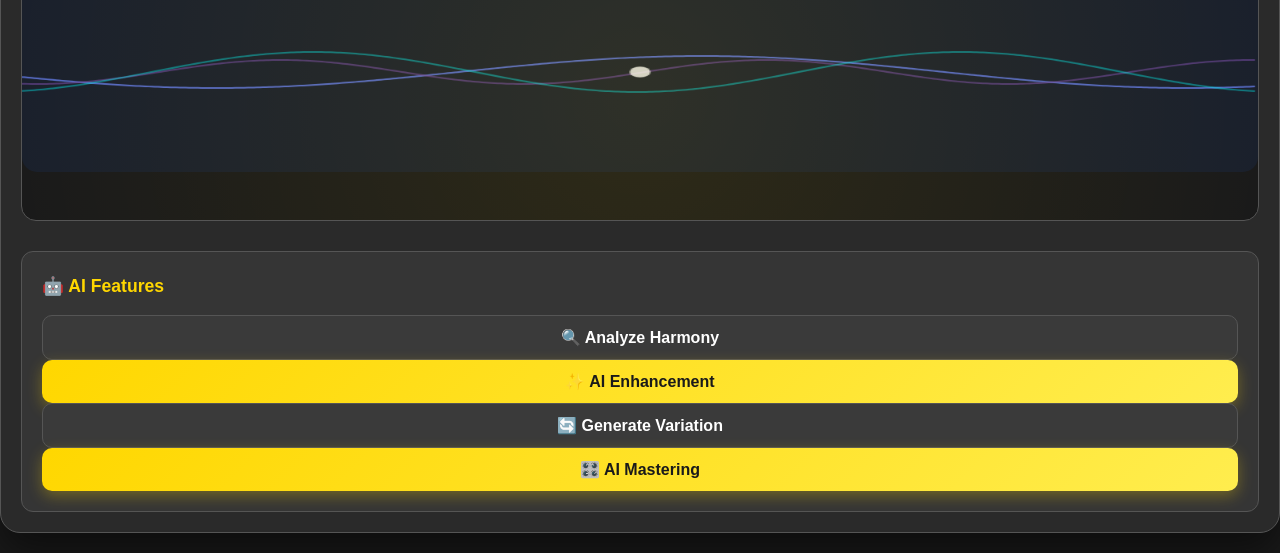
==== commit 3097a13e: "Add files via upload" ====
--- a/index.html
+++ b/index.html
@@ -7,6 +7,22 @@
     <link rel="stylesheet" href="styles.css">
 </head>
 <body>
+    <nav class="navbar">
+        <div class="nav-container">
+            <div class="nav-logo">
+                <h2>🎵 HS Music AI</h2>
+            </div>
+            <ul class="nav-menu">
+                <li class="nav-item">
+                    <a href="index.html" class="nav-link active">Home</a>
+                </li>
+                <li class="nav-item">
+                    <a href="plans.html" class="nav-link">Plans</a>
+                </li>
+            </ul>
+        </div>
+    </nav>
+
     <div class="container">
         <h1 class="logo">🎵 HS Music AI</h1>
         
@@ -30,6 +46,15 @@
                                 <button type="button" class="suggestion-btn" data-prompt="Create a peaceful piano ballad with soft strings">🎹 Piano Ballad</button>
                                 <button type="button" class="suggestion-btn" data-prompt="Generate an upbeat electronic dance track">🎛️ EDM Track</button>
                                 <button type="button" class="suggestion-btn" data-prompt="Compose a cinematic orchestral piece">🎬 Orchestral</button>
+                            </div>
+
+                            <!-- Suno AI Style Create Button -->
+                            <div class="create-music-section">
+                                <button id="createMusicBtn" class="create-music-btn">
+                                    <span class="btn-icon">🎵</span>
+                                    <span class="btn-text">Create Music</span>
+                                    <span class="btn-subtitle">Generate your AI composition</span>
+                                </button>
                             </div>
                         </div>
                         
--- a/styles.css
+++ b/styles.css
@@ -1,17 +1,17 @@
 /* Professional AI Music Generator Styling */
 :root {
-    --primary-bg: #0a0a0a;
-    --secondary-bg: #1a1a1a;
-    --tertiary-bg: #2a2a2a;
-    --accent-color: #00ff88;
-    --accent-secondary: #ff6b35;
+    --primary-bg: #1a1a1a;
+    --secondary-bg: #2a2a2a;
+    --tertiary-bg: #3a3a3a;
+    --accent-color: #ffd700;
+    --accent-secondary: #c0c0c0;
     --text-primary: #ffffff;
-    --text-secondary: #b0b0b0;
-    --text-muted: #666666;
-    --border-color: #333333;
-    --shadow-color: rgba(0, 255, 136, 0.2);
-    --gradient-primary: linear-gradient(135deg, #00ff88, #00cc6a);
-    --gradient-secondary: linear-gradient(135deg, #ff6b35, #ff4500);
+    --text-secondary: #e0e0e0;
+    --text-muted: #999999;
+    --border-color: #555555;
+    --shadow-color: rgba(255, 215, 0, 0.3);
+    --gradient-primary: linear-gradient(135deg, #ffd700, #ffed4e);
+    --gradient-secondary: linear-gradient(135deg, #c0c0c0, #e8e8e8);
 }
 
 * {
@@ -28,14 +28,153 @@
     overflow-x: hidden;
 }
 
+/* Navigation Styles */
+.navbar {
+    background: var(--secondary-bg);
+    border-bottom: 1px solid var(--border-color);
+    padding: 1rem 0;
+    position: sticky;
+    top: 0;
+    z-index: 1000;
+    backdrop-filter: blur(10px);
+}
+
+.nav-container {
+    max-width: 1400px;
+    margin: 0 auto;
+    padding: 0 20px;
+    display: flex;
+    justify-content: space-between;
+    align-items: center;
+}
+
+.nav-logo h2 {
+    background: var(--gradient-primary);
+    -webkit-background-clip: text;
+    -webkit-text-fill-color: transparent;
+    background-clip: text;
+    font-size: 1.5rem;
+    font-weight: 700;
+}
+
+.nav-menu {
+    display: flex;
+    list-style: none;
+    gap: 2rem;
+}
+
+.nav-link {
+    color: var(--text-secondary);
+    text-decoration: none;
+    font-weight: 500;
+    padding: 0.5rem 1rem;
+    border-radius: 8px;
+    transition: all 0.3s ease;
+}
+
+.nav-link:hover,
+.nav-link.active {
+    color: var(--accent-color);
+    background: rgba(255, 215, 0, 0.1);
+}
+
 .container {
     max-width: 1400px;
-    margin: 0 auto;
+    margin: 20px auto;
     padding: 20px;
     background: var(--secondary-bg);
     border-radius: 20px;
     box-shadow: 0 20px 40px rgba(0, 0, 0, 0.5);
     border: 1px solid var(--border-color);
+}
+
+/* Suno AI Style Create Music Button */
+.create-music-section {
+    margin-top: 2rem;
+    text-align: center;
+}
+
+.create-music-btn {
+    background: var(--gradient-primary);
+    border: none;
+    border-radius: 16px;
+    padding: 1.5rem 3rem;
+    color: #000;
+    font-weight: 700;
+    font-size: 1.1rem;
+    cursor: pointer;
+    transition: all 0.3s ease;
+    box-shadow: 0 8px 25px rgba(255, 215, 0, 0.3);
+    display: flex;
+    flex-direction: column;
+    align-items: center;
+    gap: 0.5rem;
+    min-width: 280px;
+    margin: 0 auto;
+    position: relative;
+    overflow: hidden;
+}
+
+.create-music-btn:hover {
+    transform: translateY(-2px);
+    box-shadow: 0 12px 35px rgba(255, 215, 0, 0.4);
+    background: linear-gradient(135deg, #ffed4e, #ffd700);
+}
+
+.create-music-btn:active {
+    transform: translateY(0);
+    box-shadow: 0 6px 20px rgba(255, 215, 0, 0.3);
+}
+
+.create-music-btn .btn-icon {
+    font-size: 2rem;
+    margin-bottom: 0.25rem;
+}
+
+.create-music-btn .btn-text {
+    font-size: 1.3rem;
+    font-weight: 800;
+    letter-spacing: 0.5px;
+}
+
+.create-music-btn .btn-subtitle {
+    font-size: 0.9rem;
+    font-weight: 500;
+    opacity: 0.8;
+    margin-top: 0.25rem;
+}
+
+.create-music-btn::before {
+    content: '';
+    position: absolute;
+    top: 0;
+    left: -100%;
+    width: 100%;
+    height: 100%;
+    background: linear-gradient(90deg, transparent, rgba(255, 255, 255, 0.2), transparent);
+    transition: left 0.5s;
+}
+
+.create-music-btn:hover::before {
+    left: 100%;
+}
+
+/* Loading state for create button */
+.create-music-btn.loading {
+    pointer-events: none;
+    opacity: 0.8;
+}
+
+.create-music-btn.loading .btn-text::after {
+    content: '...';
+    animation: dots 1.5s infinite;
+}
+
+@keyframes dots {
+    0%, 20% { content: ''; }
+    40% { content: '.'; }
+    60% { content: '..'; }
+    80%, 100% { content: '...'; }
 }
 
 .header {
@@ -402,7 +541,7 @@
 /* AI Input Section Styling */
 .ai-input-section {
     border: 2px solid var(--accent-color);
-    background: rgba(0, 255, 136, 0.05);
+    background: rgba(255, 215, 0, 0.05);
     box-shadow: 0 10px 30px var(--shadow-color);
 }
 
@@ -560,7 +699,7 @@
 
 .file-input-display:hover {
     border-color: var(--accent-color);
-    background: rgba(0, 255, 136, 0.05);
+    background: rgba(255, 215, 0, 0.05);
     color: var(--text-primary);
 }
 
@@ -622,7 +761,7 @@
 }
 
 .radio-option:has(input:checked) {
-    background: rgba(0, 255, 136, 0.1);
+    background: rgba(255, 215, 0, 0.1);
     border-color: var(--accent-color);
 }
 
@@ -660,7 +799,7 @@
 /* Drag and drop styling */
 .file-input-wrapper.drag-over .file-input-display {
     border-color: var(--accent-color);
-    background: rgba(0, 255, 136, 0.1);
+    background: rgba(255, 215, 0, 0.1);
     color: var(--accent-color);
     transform: scale(1.02);
 }
@@ -907,7 +1046,7 @@
 }
 
 .status.playing {
-    background: linear-gradient(135deg, rgba(0, 255, 136, 0.2), rgba(0, 204, 106, 0.2));
+    background: linear-gradient(135deg, rgba(255, 215, 0, 0.2), rgba(255, 237, 78, 0.2));
     color: var(--accent-color);
     border: 1px solid var(--accent-color);
     box-shadow: 0 0 20px var(--shadow-color);
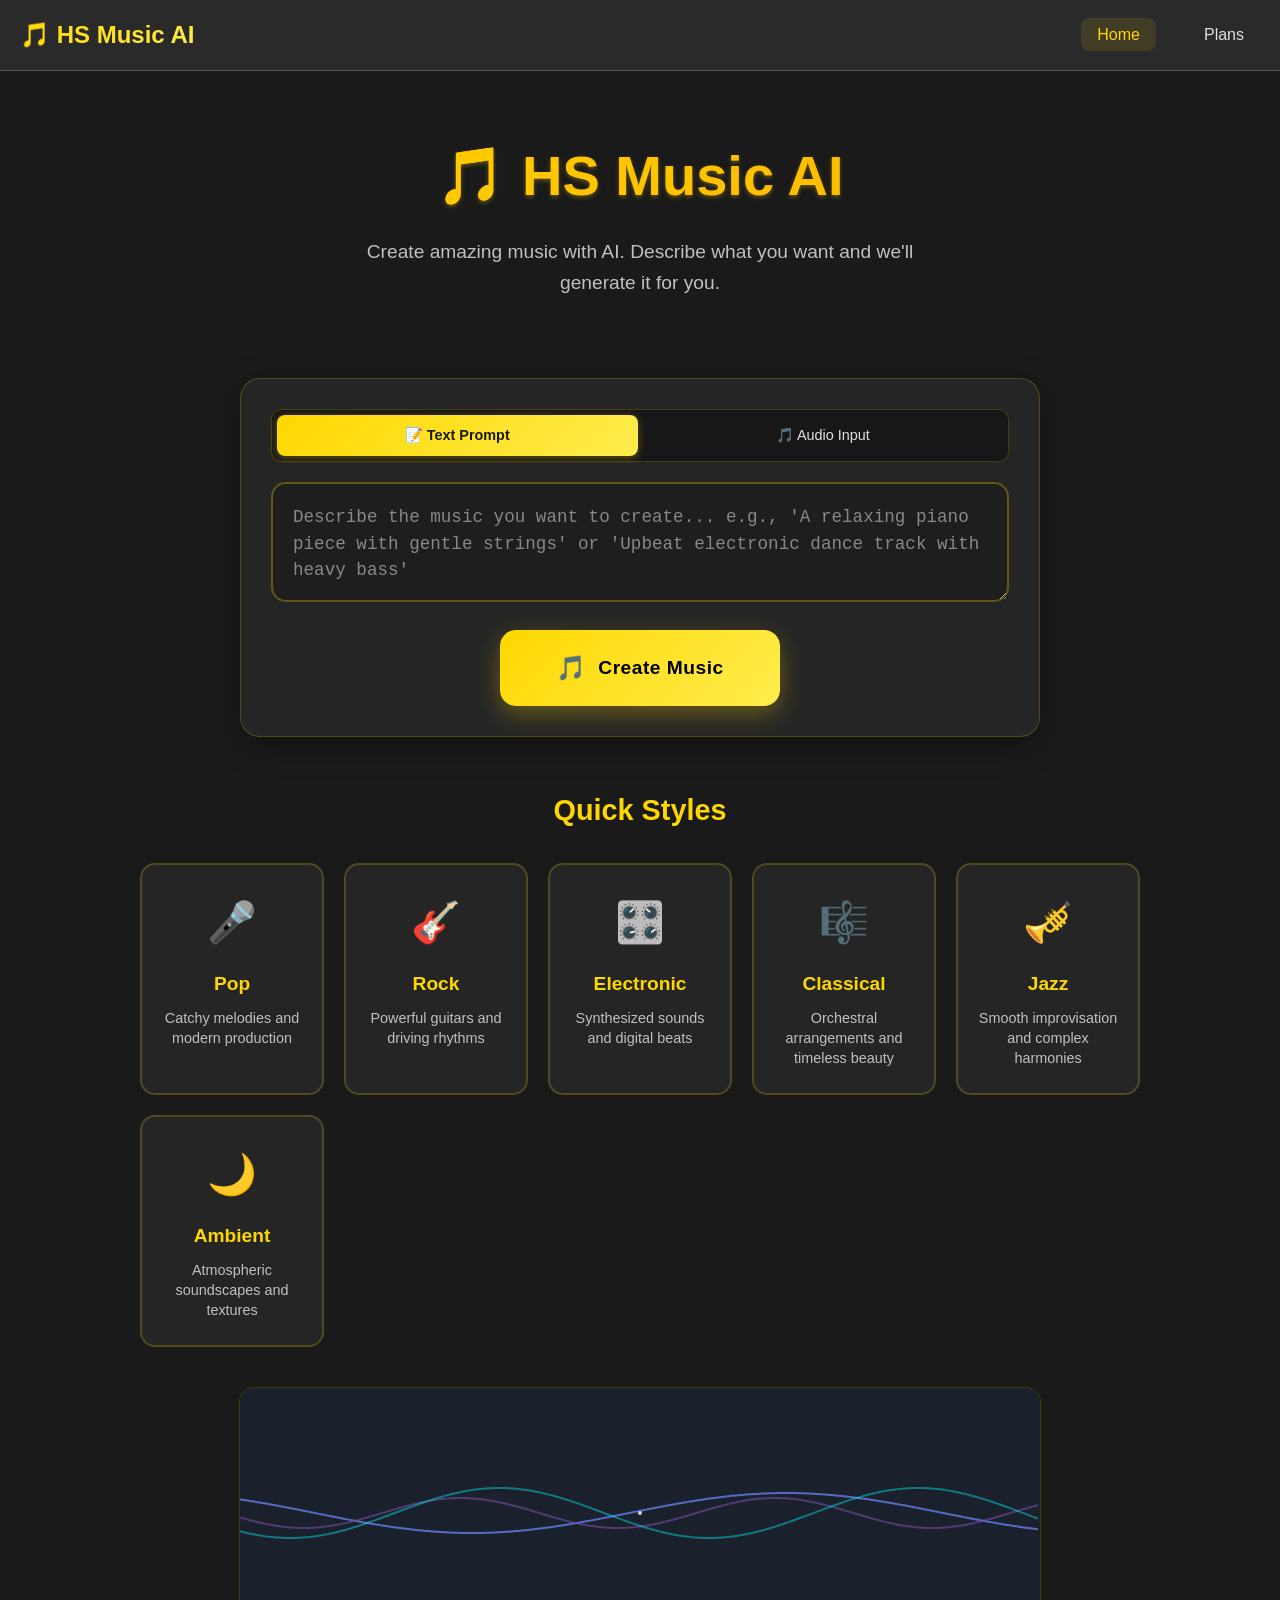
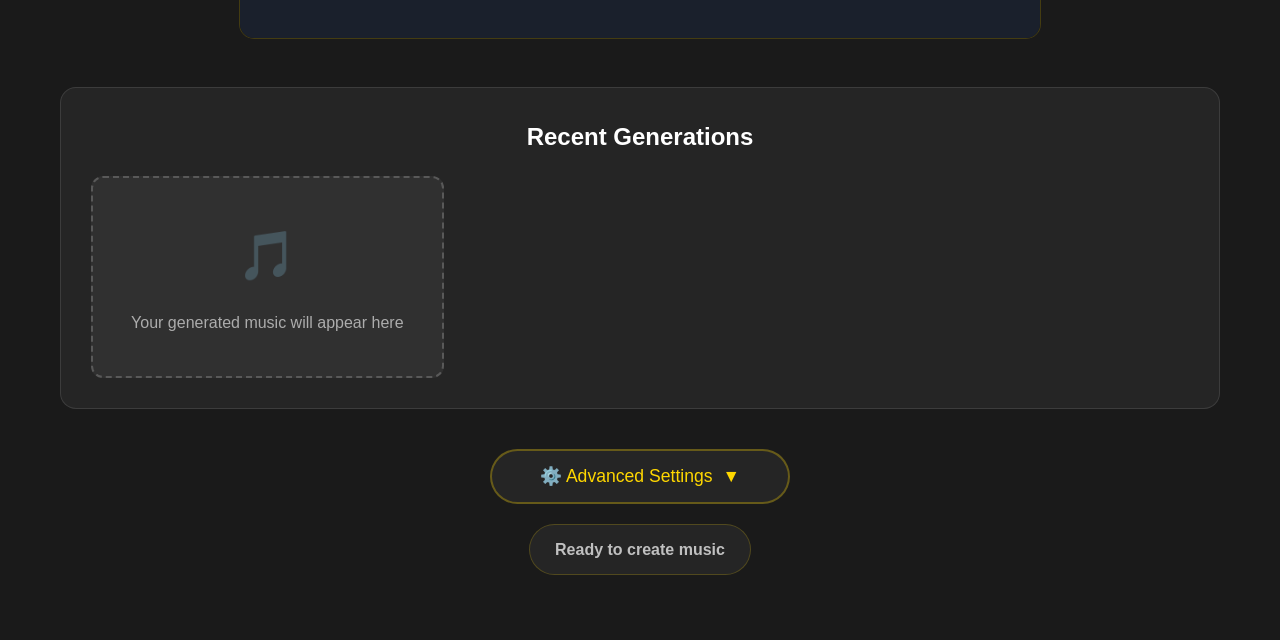
==== commit 5bb9c653: "Add files via upload" ====
--- a/index.html
+++ b/index.html
@@ -23,132 +23,172 @@
         </div>
     </nav>
 
-    <div class="container">
-        <h1 class="logo">🎵 HS Music AI</h1>
-        
-        <div class="mixing-console">
-            <div class="main-controls">
-                <div class="controls">
-                    <!-- New AI Input Section -->
-                    <div class="control-group ai-input-section">
-                        <h3>🤖 AI Input</h3>
-                        
-                        <div class="input-method-tabs">
-                            <button type="button" class="tab-button active" data-tab="text">📝 Text Prompt</button>
-                            <button type="button" class="tab-button" data-tab="audio">🎵 Audio Input</button>
-                        </div>
-                        
-                        <div class="tab-content" id="text-tab">
-                            <label for="textPrompt">Describe your music:</label>
-                            <textarea id="textPrompt" placeholder="e.g., 'Create a relaxing piano piece with gentle strings', 'Upbeat rock song with guitar solos', 'Ambient electronic soundscape'..." rows="3"></textarea>
-                            
-                            <div class="prompt-suggestions">
-                                <button type="button" class="suggestion-btn" data-prompt="Create a peaceful piano ballad with soft strings">🎹 Piano Ballad</button>
-                                <button type="button" class="suggestion-btn" data-prompt="Generate an upbeat electronic dance track">🎛️ EDM Track</button>
-                                <button type="button" class="suggestion-btn" data-prompt="Compose a cinematic orchestral piece">🎬 Orchestral</button>
-                            </div>
-
-                            <!-- Suno AI Style Create Button -->
-                            <div class="create-music-section">
-                                <button id="createMusicBtn" class="create-music-btn">
-                                    <span class="btn-icon">🎵</span>
-                                    <span class="btn-text">Create Music</span>
-                                    <span class="btn-subtitle">Generate your AI composition</span>
-                                </button>
+    <div class="suno-container">
+        <!-- Hero Section -->
+        <div class="hero-section">
+            <h1 class="hero-title">🎵 HS Music AI</h1>
+            <p class="hero-subtitle">Create amazing music with AI. Describe what you want and we'll generate it for you.</p>
+        </div>
+
+        <!-- Main Prompt Section -->
+        <div class="main-prompt-section">
+            <div class="prompt-container">
+                <div class="input-method-tabs">
+                    <button type="button" class="tab-button active" data-tab="text">📝 Text Prompt</button>
+                    <button type="button" class="tab-button" data-tab="audio">🎵 Audio Input</button>
+                </div>
+                
+                <div class="tab-content" id="text-tab">
+                    <div class="prompt-input-wrapper">
+                        <textarea id="aiPromptInput" class="main-prompt-input" placeholder="Describe the music you want to create... e.g., 'A relaxing piano piece with gentle strings' or 'Upbeat electronic dance track with heavy bass'"></textarea>
+                        <button id="createMusicBtn" class="create-music-btn">
+                            <span class="btn-icon">🎵</span>
+                            <span class="btn-text">Create Music</span>
+                        </button>
+                    </div>
+                </div>
+                
+                <div class="tab-content hidden" id="audio-tab">
+                    <div class="audio-upload-section">
+                        <div class="file-input-wrapper">
+                            <input type="file" id="audioInput" accept="audio/*,.mp3,.wav,.m4a,.ogg">
+                            <div class="file-input-display">
+                                <span class="file-icon">🎵</span>
+                                <span class="file-text">Choose audio file or drag & drop</span>
                             </div>
                         </div>
                         
-                        <div class="tab-content hidden" id="audio-tab">
-                            <label for="audioInput">Upload audio file:</label>
-                            <div class="file-input-wrapper">
-                                <input type="file" id="audioInput" accept="audio/*,.mp3,.wav,.m4a,.ogg">
-                                <div class="file-input-display">
-                                    <span class="file-icon">🎵</span>
-                                    <span class="file-text">Choose audio file or drag & drop</span>
-                                </div>
-                            </div>
-                            
-                            <div class="extension-options">
-                                <label>Extension Mode:</label>
-                                <div class="radio-group">
-                                    <label class="radio-option">
-                                        <input type="radio" name="extensionMode" value="extend-end" checked>
-                                        <span>🔚 Extend at End</span>
-                                    </label>
-                                    <label class="radio-option">
-                                        <input type="radio" name="extensionMode" value="extend-start">
-                                        <span>🔜 Extend at Start</span>
-                                    </label>
-                                    <label class="radio-option">
-                                        <input type="radio" name="extensionMode" value="analyze-style">
-                                        <span>🎨 Analyze & Generate Similar</span>
-                                    </label>
-                                </div>
-                            </div>
-                            
-                            <div class="extension-length">
-                                <label for="extensionDuration">Extension Length:</label>
-                                <input type="range" id="extensionDuration" min="10" max="120" value="30">
-                                <span id="extensionDurationValue">30s</span>
+                        <div class="extension-options">
+                            <label>Extension Mode:</label>
+                            <div class="radio-group">
+                                <label class="radio-option">
+                                    <input type="radio" name="extensionMode" value="extend-end" checked>
+                                    <span>🔚 Extend at End</span>
+                                </label>
+                                <label class="radio-option">
+                                    <input type="radio" name="extensionMode" value="extend-start">
+                                    <span>🔜 Extend at Start</span>
+                                </label>
+                                <label class="radio-option">
+                                    <input type="radio" name="extensionMode" value="analyze-style">
+                                    <span>🎨 Analyze & Generate Similar</span>
+                                </label>
                             </div>
                         </div>
                     </div>
-
+                </div>
+            </div>
+        </div>
+
+        <!-- Quick Style Cards -->
+        <div class="style-cards-section">
+            <h3>Quick Styles</h3>
+            <div class="style-cards-grid">
+                <div class="style-card" data-style="pop">
+                    <div class="card-icon">🎤</div>
+                    <h4>Pop</h4>
+                    <p>Catchy melodies and modern production</p>
+                </div>
+                <div class="style-card" data-style="rock">
+                    <div class="card-icon">🎸</div>
+                    <h4>Rock</h4>
+                    <p>Powerful guitars and driving rhythms</p>
+                </div>
+                <div class="style-card" data-style="electronic">
+                    <div class="card-icon">🎛️</div>
+                    <h4>Electronic</h4>
+                    <p>Synthesized sounds and digital beats</p>
+                </div>
+                <div class="style-card" data-style="classical">
+                    <div class="card-icon">🎼</div>
+                    <h4>Classical</h4>
+                    <p>Orchestral arrangements and timeless beauty</p>
+                </div>
+                <div class="style-card" data-style="jazz">
+                    <div class="card-icon">🎺</div>
+                    <h4>Jazz</h4>
+                    <p>Smooth improvisation and complex harmonies</p>
+                </div>
+                <div class="style-card" data-style="ambient">
+                    <div class="card-icon">🌙</div>
+                    <h4>Ambient</h4>
+                    <p>Atmospheric soundscapes and textures</p>
+                </div>
+            </div>
+        </div>
+
+        <!-- Music Player Section -->
+        <div class="player-section" id="playerSection" style="display: none;">
+            <div class="player-container">
+                <div class="player-info">
+                    <h4 id="currentTrackTitle">Generated Track</h4>
+                    <p id="currentTrackDescription">AI-generated music</p>
+                </div>
+                <div class="player-controls">
+                    <button id="playBtn" class="player-btn">▶️</button>
+                    <button id="stopBtn" class="player-btn">⏹️</button>
+                    <button id="exportBtn" class="player-btn">💾</button>
+                </div>
+                <div class="progress-bar" id="progressBar">
+                    <div class="progress-fill" id="progressFill"></div>
+                </div>
+            </div>
+        </div>
+
+        <!-- Visualizer -->
+        <div class="visualizer-section">
+            <canvas id="visualizer" width="800" height="200"></canvas>
+        </div>
+
+        <!-- Recent Generations Section -->
+        <div class="recent-generations">
+            <h3>Recent Generations</h3>
+            <div class="generations-grid" id="generationsGrid">
+                <!-- Recent generations will be populated here -->
+                <div class="generation-placeholder">
+                    <div class="generation-icon">🎵</div>
+                    <p>Your generated music will appear here</p>
+                </div>
+            </div>
+        </div>
+
+        <!-- Advanced Controls (Collapsible) -->
+        <div class="advanced-controls-section">
+            <button class="toggle-advanced" id="toggleAdvanced">
+                <span>⚙️ Advanced Settings</span>
+                <span class="toggle-icon">▼</span>
+            </button>
+            
+            <div class="advanced-controls" id="advancedControls" style="display: none;">
+                <div class="controls-grid">
                     <div class="control-group">
-                        <h3>🎼 Composition</h3>
+                        <h4>🎼 Composition</h4>
                         <label for="key">Key:</label>
                         <select id="key">
                             <option value="C">C Major</option>
                             <option value="G">G Major</option>
                             <option value="D">D Major</option>
                             <option value="A">A Major</option>
-                            <option value="E">E Major</option>
-                            <option value="B">B Major</option>
-                            <option value="F#">F# Major</option>
-                            <option value="Db">Db Major</option>
-                            <option value="Ab">Ab Major</option>
-                            <option value="Eb">Eb Major</option>
-                            <option value="Bb">Bb Major</option>
-                            <option value="F">F Major</option>
                             <option value="Am">A Minor</option>
                             <option value="Em">E Minor</option>
-                            <option value="Bm">B Minor</option>
-                            <option value="F#m">F# Minor</option>
-                            <option value="C#m">C# Minor</option>
-                            <option value="G#m">G# Minor</option>
-                            <option value="D#m">D# Minor</option>
-                            <option value="Bbm">Bb Minor</option>
-                            <option value="Fm">F Minor</option>
-                            <option value="Cm">C Minor</option>
-                            <option value="Gm">G Minor</option>
                             <option value="Dm">D Minor</option>
                         </select>
                         
-                        <label for="tempo">Tempo (BPM):</label>
+                        <label for="tempo">Tempo:</label>
                         <input type="range" id="tempo" min="60" max="200" value="120">
-                        <span id="tempoValue">120</span>
+                        <span id="tempoValue">120 BPM</span>
                         
                         <label for="complexity">Complexity:</label>
                         <select id="complexity">
                             <option value="simple">Simple</option>
                             <option value="moderate">Moderate</option>
                             <option value="complex">Complex</option>
-                            <option value="jazz">Jazz</option>
-                            <option value="classical">Classical</option>
                         </select>
                     </div>
 
                     <div class="control-group">
-                        <h3>🎸 Arrangement</h3>
-                        <label for="structure">Song Structure:</label>
-                        <select id="structure">
-                            <option value="simple">Verse-Chorus</option>
-                            <option value="extended">Intro-Verse-Chorus-Bridge</option>
-                            <option value="complex">Full Song Structure</option>
-                            <option value="instrumental">Instrumental</option>
-                        </select>
-                        
-                        <label for="genre">Primary Genre:</label>
+                        <h4>🎸 Style</h4>
+                        <label for="genre">Genre:</label>
                         <select id="genre">
                             <option value="pop">Pop</option>
                             <option value="rock">Rock</option>
@@ -156,146 +196,53 @@
                             <option value="classical">Classical</option>
                             <option value="electronic">Electronic</option>
                             <option value="ambient">Ambient</option>
-                            <option value="cinematic">Cinematic</option>
-                        </select>
-                        
-                        <div class="style-blend-section">
-                            <label for="secondaryGenre">Secondary Genre (Style Blend):</label>
-                            <select id="secondaryGenre">
-                                <option value="">None</option>
-                                <option value="pop">Pop</option>
-                                <option value="rock">Rock</option>
-                                <option value="jazz">Jazz</option>
-                                <option value="classical">Classical</option>
-                                <option value="electronic">Electronic</option>
-                                <option value="ambient">Ambient</option>
-                                <option value="cinematic">Cinematic</option>
-                            </select>
-                            
-                            <label for="blendRatio">Blend Ratio:</label>
-                            <input type="range" id="blendRatio" min="0" max="100" value="30" disabled>
-                            <span id="blendRatioValue">30%</span>
-                        </div>
-                        
-                        <label for="energy">Energy Level:</label>
+                        </select>
+                        
+                        <label for="structure">Structure:</label>
+                        <select id="structure">
+                            <option value="simple">Verse-Chorus</option>
+                            <option value="extended">Full Song</option>
+                            <option value="instrumental">Instrumental</option>
+                        </select>
+                        
+                        <label for="energy">Energy:</label>
                         <input type="range" id="energy" min="1" max="10" value="5">
                         <span id="energyValue">5</span>
                     </div>
 
                     <div class="control-group">
-                        <h3>🎹 Instruments</h3>
-                        <label for="instruments">Lead Instrument:</label>
+                        <h4>🎹 Instruments</h4>
+                        <label for="instruments">Lead:</label>
                         <select id="instruments">
-                            <option value="piano">Advanced Piano</option>
-                            <option value="strings">Orchestral Strings</option>
-                            <option value="synth">FM Synthesizer</option>
-                            <option value="guitar">Electric Guitar</option>
-                            <option value="brass">Brass Section</option>
-                        </select>
-                        
-                        <label for="layers">Arrangement Layers:</label>
+                            <option value="piano">Piano</option>
+                            <option value="strings">Strings</option>
+                            <option value="synth">Synthesizer</option>
+                            <option value="guitar">Guitar</option>
+                        </select>
+                        
+                        <label for="layers">Layers:</label>
                         <input type="range" id="layers" min="2" max="8" value="4">
                         <span id="layersValue">4</span>
                         
                         <label for="dynamics">Dynamics:</label>
                         <select id="dynamics">
-                            <option value="soft">Soft (pp)</option>
-                            <option value="medium">Medium (mf)</option>
-                            <option value="loud">Loud (ff)</option>
-                            <option value="dynamic">Dynamic Range</option>
-                        </select>
-                    </div>
-
-                    <div class="control-group">
-                        <h3>🎚️ Mix & Master</h3>
-                        <label for="reverb">Reverb:</label>
-                        <input type="range" id="reverb" min="0" max="100" value="30">
-                        <span id="reverbValue">30%</span>
-                        
-                        <label for="delay">Delay:</label>
-                        <input type="range" id="delay" min="0" max="100" value="20">
-                        <span id="delayValue">20%</span>
-                        
-                        <label for="chorus">Chorus:</label>
-                        <input type="range" id="chorus" min="0" max="100" value="15">
-                        <span id="chorusValue">15%</span>
-                        
-                        <label for="compression">Compression:</label>
-                        <input type="range" id="compression" min="0" max="100" value="40">
-                        <span id="compressionValue">40%</span>
-                    </div>
-                </div>
-
-                <div class="buttons">
-                    <button id="generateBtn" class="primary">🎼 Generate Composition</button>
-                    <button id="playBtn" class="secondary">▶️ Play</button>
-                    <button id="stopBtn" class="danger">⏹️ Stop</button>
-                    
-                    <div class="export-dropdown">
-                        <button id="exportBtn" class="secondary">💾 Export</button>
-                        <div class="export-options">
-                            <button onclick="app.downloadMusic('wav')" class="export-option">📄 24-bit WAV</button>
-                            <button onclick="app.downloadMusic('midi')" class="export-option">🎹 MIDI File</button>
-                            <button onclick="app.downloadMusic('stems')" class="export-option">🎛️ Individual Stems</button>
-                        </div>
-                    </div>
-                </div>
-
-                <div class="status" id="status">Ready to generate music</div>
+                            <option value="soft">Soft</option>
+                            <option value="medium">Medium</option>
+                            <option value="loud">Loud</option>
+                            <option value="dynamic">Dynamic</option>
+                        </select>
+                    </div>
+                </div>
                 
-                <div class="progress-bar" id="progressBar" style="display: none;">
-                    <div class="progress-fill" id="progressFill"></div>
-                </div>
-            </div>
-
-            <div class="master-section">
-                <div class="master-controls">
-                    <div class="master-fader">
-                        <h3>Master Volume</h3>
-                        <div class="fader-container">
-                            <input type="range" id="masterVolume" class="fader-vertical" min="0" max="100" value="70" orient="vertical">
-                            <span id="masterVolumeValue">70%</span>
-                        </div>
-                    </div>
-                    
-                    <div class="effects-rack">
-                        <div class="effect-unit">
-                            <h4>Compressor</h4>
-                            <input type="range" id="compThreshold" min="-40" max="0" value="-12">
-                            <label>Threshold</label>
-                        </div>
-                        <div class="effect-unit">
-                            <h4>EQ High</h4>
-                            <input type="range" id="eqHigh" min="-12" max="12" value="0">
-                            <label>+/- 12dB</label>
-                        </div>
-                        <div class="effect-unit">
-                            <h4>EQ Low</h4>
-                            <input type="range" id="eqLow" min="-12" max="12" value="0">
-                            <label>+/- 12dB</label>
-                        </div>
-                        <div class="effect-unit">
-                            <h4>Stereo Width</h4>
-                            <input type="range" id="stereoWidth" min="0" max="200" value="100">
-                            <label>Width %</label>
-                        </div>
-                    </div>
-                </div>
-            </div>
-        </div>
-
-        <div class="visualizer">
-            <canvas id="visualizer" width="800" height="250"></canvas>
-        </div>
-
-        <div class="ai-features" style="margin-top: 30px;">
-            <div class="control-group">
-                <h3>🤖 AI Features</h3>
-                <button id="aiAnalyze" class="secondary">🔍 Analyze Harmony</button>
-                <button id="aiImprove" class="primary">✨ AI Enhancement</button>
-                <button id="aiVariation" class="secondary">🔄 Generate Variation</button>
-                <button id="aiMastering" class="primary">🎛️ AI Mastering</button>
-            </div>
+                <div class="generate-section">
+                    <button id="generateBtn" class="generate-btn">🎼 Generate with Settings</button>
+                </div>
+            </div>
+        </div>
+
+        <!-- Status Display -->
+        <div class="status-section">
+            <div class="status" id="status">Ready to create music</div>
         </div>
     </div>
 
--- a/styles.css
+++ b/styles.css
@@ -88,980 +88,531 @@
     border: 1px solid var(--border-color);
 }
 
-/* Suno AI Style Create Music Button */
-.create-music-section {
-    margin-top: 2rem;
-    text-align: center;
-}
-
-.create-music-btn {
-    background: var(--gradient-primary);
-    border: none;
-    border-radius: 16px;
-    padding: 1.5rem 3rem;
-    color: #000;
-    font-weight: 700;
-    font-size: 1.1rem;
-    cursor: pointer;
-    transition: all 0.3s ease;
-    box-shadow: 0 8px 25px rgba(255, 215, 0, 0.3);
-    display: flex;
-    flex-direction: column;
-    align-items: center;
-    gap: 0.5rem;
-    min-width: 280px;
+/* Suno-style Container */
+.suno-container {
+    max-width: 1200px;
     margin: 0 auto;
-    position: relative;
-    overflow: hidden;
-}
-
-.create-music-btn:hover {
-    transform: translateY(-2px);
-    box-shadow: 0 12px 35px rgba(255, 215, 0, 0.4);
-    background: linear-gradient(135deg, #ffed4e, #ffd700);
-}
-
-.create-music-btn:active {
-    transform: translateY(0);
-    box-shadow: 0 6px 20px rgba(255, 215, 0, 0.3);
-}
-
-.create-music-btn .btn-icon {
-    font-size: 2rem;
-    margin-bottom: 0.25rem;
-}
-
-.create-music-btn .btn-text {
-    font-size: 1.3rem;
-    font-weight: 800;
-    letter-spacing: 0.5px;
-}
-
-.create-music-btn .btn-subtitle {
-    font-size: 0.9rem;
-    font-weight: 500;
-    opacity: 0.8;
-    margin-top: 0.25rem;
-}
-
-.create-music-btn::before {
-    content: '';
-    position: absolute;
-    top: 0;
-    left: -100%;
-    width: 100%;
-    height: 100%;
-    background: linear-gradient(90deg, transparent, rgba(255, 255, 255, 0.2), transparent);
-    transition: left 0.5s;
-}
-
-.create-music-btn:hover::before {
-    left: 100%;
-}
-
-/* Loading state for create button */
-.create-music-btn.loading {
-    pointer-events: none;
-    opacity: 0.8;
-}
-
-.create-music-btn.loading .btn-text::after {
-    content: '...';
-    animation: dots 1.5s infinite;
-}
-
-@keyframes dots {
-    0%, 20% { content: ''; }
-    40% { content: '.'; }
-    60% { content: '..'; }
-    80%, 100% { content: '...'; }
-}
-
-.header {
+    padding: 20px;
+    min-height: calc(100vh - 80px);
+}
+
+/* Hero Section */
+.hero-section {
     text-align: center;
     margin-bottom: 40px;
-    color: white;
-}
-
-.logo {
-    font-size: 2.5rem;
+    padding: 40px 0;
+}
+
+.hero-title {
+    font-size: 3.5rem;
     font-weight: 700;
-    background: var(--gradient-primary);
+    background: linear-gradient(135deg, #FFD700, #FFA500);
     -webkit-background-clip: text;
     -webkit-text-fill-color: transparent;
     background-clip: text;
+    margin-bottom: 16px;
+    text-shadow: 0 2px 4px rgba(255, 215, 0, 0.3);
+}
+
+.hero-subtitle {
+    font-size: 1.2rem;
+    color: #C0C0C0;
+    max-width: 600px;
+    margin: 0 auto;
+    line-height: 1.6;
+}
+
+/* Main Prompt Section */
+.main-prompt-section {
+    margin-bottom: 50px;
+}
+
+.prompt-container {
+    max-width: 800px;
+    margin: 0 auto;
+    background: rgba(40, 40, 40, 0.8);
+    border-radius: 20px;
+    padding: 30px;
+    border: 1px solid rgba(255, 215, 0, 0.2);
+    box-shadow: 0 8px 32px rgba(0, 0, 0, 0.3);
+}
+
+.prompt-input-wrapper {
+    position: relative;
+}
+
+.main-prompt-input {
+    width: 100%;
+    min-height: 120px;
+    padding: 20px;
+    border: 2px solid rgba(255, 215, 0, 0.3);
+    border-radius: 15px;
+    background: rgba(30, 30, 30, 0.9);
+    color: #FFFFFF;
+    font-size: 1.1rem;
+    line-height: 1.5;
+    resize: vertical;
+    transition: all 0.3s ease;
+    margin-bottom: 20px;
+}
+
+.main-prompt-input:focus {
+    outline: none;
+    border-color: #FFD700;
+    box-shadow: 0 0 20px rgba(255, 215, 0, 0.3);
+}
+
+.main-prompt-input::placeholder {
+    color: #888;
+}
+
+/* Style Cards Section */
+.style-cards-section {
+    margin-bottom: 40px;
+    text-align: center;
+}
+
+.style-cards-section h3 {
+    font-size: 1.8rem;
+    color: #FFD700;
     margin-bottom: 30px;
-    text-shadow: 0 0 30px var(--shadow-color);
-}
-
-.tagline {
+    font-weight: 600;
+}
+
+.style-cards-grid {
+    display: grid;
+    grid-template-columns: repeat(auto-fit, minmax(180px, 1fr));
+    gap: 20px;
+    max-width: 1000px;
+    margin: 0 auto;
+}
+
+.style-card {
+    background: rgba(40, 40, 40, 0.8);
+    border: 2px solid rgba(255, 215, 0, 0.2);
+    border-radius: 15px;
+    padding: 25px 20px;
+    text-align: center;
+    cursor: pointer;
+    transition: all 0.3s ease;
+    position: relative;
+    overflow: hidden;
+}
+
+.style-card:hover {
+    transform: translateY(-5px);
+    border-color: #FFD700;
+    box-shadow: 0 10px 30px rgba(255, 215, 0, 0.2);
+    background: rgba(50, 50, 50, 0.9);
+}
+
+.style-card .card-icon {
+    font-size: 2.5rem;
+    margin-bottom: 15px;
+    display: block;
+}
+
+.style-card h4 {
+    color: #FFD700;
     font-size: 1.2rem;
-    opacity: 0.9;
-    font-weight: 300;
-}
-
-/* Professional Mixing Console Layout */
-.mixing-console {
+    margin-bottom: 8px;
+    font-weight: 600;
+}
+
+.style-card p {
+    color: #C0C0C0;
+    font-size: 0.9rem;
+    line-height: 1.4;
+    margin: 0;
+}
+
+/* Player Section */
+.player-section {
+    margin-bottom: 40px;
+}
+
+.player-container {
+    max-width: 600px;
+    margin: 0 auto;
+    background: rgba(40, 40, 40, 0.8);
+    border-radius: 15px;
+    padding: 25px;
+    border: 1px solid rgba(255, 215, 0, 0.2);
+}
+
+.player-info {
+    text-align: center;
+    margin-bottom: 20px;
+}
+
+.player-info h4 {
+    color: #FFD700;
+    font-size: 1.3rem;
+    margin-bottom: 5px;
+}
+
+.player-info p {
+    color: #C0C0C0;
+    margin: 0;
+}
+
+.player-controls {
+    display: flex;
+    justify-content: center;
+    gap: 15px;
+    margin-bottom: 20px;
+}
+
+.player-btn {
+    background: rgba(255, 215, 0, 0.1);
+    border: 2px solid #FFD700;
+    border-radius: 50px;
+    padding: 12px 20px;
+    color: #FFD700;
+    font-size: 1.1rem;
+    cursor: pointer;
+    transition: all 0.3s ease;
+}
+
+.player-btn:hover {
+    background: rgba(255, 215, 0, 0.2);
+    transform: scale(1.05);
+}
+
+/* Visualizer Section */
+.visualizer-section {
+    margin-bottom: 40px;
+    text-align: center;
+}
+
+.visualizer-section canvas {
+    border-radius: 15px;
+    background: rgba(20, 20, 20, 0.8);
+    border: 1px solid rgba(255, 215, 0, 0.2);
+    max-width: 100%;
+    height: auto;
+}
+
+/* Recent Generations Section */
+.recent-generations {
+    margin: 40px 0;
+    padding: 30px;
+    background: rgba(255, 255, 255, 0.05);
+    border-radius: 16px;
+    border: 1px solid rgba(255, 255, 255, 0.1);
+}
+
+.recent-generations h3 {
+    color: #ffffff;
+    font-size: 24px;
+    font-weight: 600;
+    margin-bottom: 20px;
+    text-align: center;
+}
+
+.generations-grid {
     display: grid;
-    grid-template-columns: 1fr 300px;
+    grid-template-columns: repeat(auto-fill, minmax(280px, 1fr));
+    gap: 20px;
+    margin-top: 20px;
+}
+
+.generation-item {
+    background: rgba(255, 255, 255, 0.08);
+    border-radius: 12px;
+    padding: 20px;
+    border: 1px solid rgba(255, 255, 255, 0.1);
+    transition: all 0.3s ease;
+    cursor: pointer;
+}
+
+.generation-item:hover {
+    background: rgba(255, 255, 255, 0.12);
+    border-color: rgba(139, 69, 19, 0.5);
+    transform: translateY(-2px);
+}
+
+.generation-placeholder {
+    background: rgba(255, 255, 255, 0.05);
+    border-radius: 12px;
+    padding: 40px 20px;
+    text-align: center;
+    border: 2px dashed rgba(255, 255, 255, 0.2);
+    color: rgba(255, 255, 255, 0.6);
+}
+
+.generation-icon {
+    font-size: 48px;
+    margin-bottom: 15px;
+}
+
+.generation-placeholder p {
+    margin: 0;
+    font-size: 16px;
+}
+
+.generation-title {
+    color: #ffffff;
+    font-size: 16px;
+    font-weight: 600;
+    margin-bottom: 8px;
+}
+
+.generation-details {
+    color: rgba(255, 255, 255, 0.7);
+    font-size: 14px;
+    margin-bottom: 15px;
+}
+
+.generation-actions {
+    display: flex;
+    gap: 10px;
+    justify-content: center;
+}
+
+.generation-btn {
+    padding: 8px 16px;
+    border: none;
+    border-radius: 6px;
+    font-size: 14px;
+    cursor: pointer;
+    transition: all 0.3s ease;
+}
+
+.play-btn {
+    background: linear-gradient(135deg, #8B4513, #A0522D);
+    color: white;
+}
+
+.play-btn:hover {
+    background: linear-gradient(135deg, #A0522D, #CD853F);
+}
+
+.download-btn {
+    background: rgba(255, 255, 255, 0.1);
+    color: white;
+    border: 1px solid rgba(255, 255, 255, 0.2);
+}
+
+.download-btn:hover {
+    background: rgba(255, 255, 255, 0.2);
+}
+
+/* Advanced Controls */Section */
+.advanced-controls-section {
+    margin-bottom: 40px;
+}
+
+.toggle-advanced {
+    display: flex;
+    align-items: center;
+    justify-content: center;
+    gap: 10px;
+    width: 100%;
+    max-width: 300px;
+    margin: 0 auto 20px;
+    background: rgba(40, 40, 40, 0.8);
+    border: 2px solid rgba(255, 215, 0, 0.3);
+    border-radius: 50px;
+    padding: 15px 25px;
+    color: #FFD700;
+    font-size: 1.1rem;
+    cursor: pointer;
+    transition: all 0.3s ease;
+}
+
+.toggle-advanced:hover {
+    background: rgba(50, 50, 50, 0.9);
+    border-color: #FFD700;
+}
+
+.toggle-icon {
+    transition: transform 0.3s ease;
+}
+
+.toggle-advanced.active .toggle-icon {
+    transform: rotate(180deg);
+}
+
+.advanced-controls {
+    max-width: 1000px;
+    margin: 0 auto;
+    background: rgba(30, 30, 30, 0.9);
+    border-radius: 20px;
+    padding: 30px;
+    border: 1px solid rgba(255, 215, 0, 0.2);
+}
+
+.controls-grid {
+    display: grid;
+    grid-template-columns: repeat(auto-fit, minmax(300px, 1fr));
     gap: 30px;
     margin-bottom: 30px;
 }
 
-.main-content {
-    display: grid;
-    grid-template-columns: 1fr 2fr;
-    gap: 30px;
-    margin-bottom: 40px;
-}
-
-.main-controls {
-    background: var(--tertiary-bg);
+.advanced-controls .control-group {
+    background: rgba(40, 40, 40, 0.6);
+    border-radius: 15px;
     padding: 25px;
-    border-radius: 15px;
-    border: 1px solid var(--border-color);
-}
-
-.master-section {
-    background: var(--tertiary-bg);
-    padding: 25px;
-    border-radius: 15px;
-    border: 1px solid var(--border-color);
-}
-
-.control-panel {
-    background: rgba(255, 255, 255, 0.95);
-    border-radius: 20px;
-    padding: 30px;
-    backdrop-filter: blur(10px);
-    box-shadow: 0 20px 40px rgba(0,0,0,0.1);
-}
-
-.section {
-    margin-bottom: 30px;
-}
-
-.section:last-child {
-    margin-bottom: 0;
-}
-
-.section h3 {
-    font-size: 1.3rem;
+    border: 1px solid rgba(255, 215, 0, 0.1);
+}
+
+.advanced-controls .control-group h4 {
+    color: #FFD700;
+    font-size: 1.2rem;
+    margin-bottom: 20px;
     font-weight: 600;
-    margin-bottom: 20px;
-    color: #4a5568;
-}
-
-.controls {
-    display: grid;
-    grid-template-columns: repeat(auto-fit, minmax(250px, 1fr));
-    gap: 20px;
-    margin-bottom: 25px;
-}
-
-.controls-grid {
-    display: grid;
-    grid-template-columns: 1fr 1fr;
-    gap: 20px;
-}
-
-.control-group {
-    background: rgba(255, 255, 255, 0.05);
-    padding: 20px;
-    border-radius: 12px;
-    border: 1px solid var(--border-color);
-    transition: all 0.3s ease;
-    display: flex;
-    flex-direction: column;
-}
-
-.control-group:hover {
-    background: rgba(255, 255, 255, 0.08);
-    border-color: var(--accent-color);
-    box-shadow: 0 5px 15px var(--shadow-color);
-}
-
-.control-group h3 {
-    color: var(--accent-color);
-    font-size: 1.1rem;
-    margin-bottom: 15px;
-    font-weight: 600;
-}
-
-.control-group label {
+    text-align: center;
+}
+
+.advanced-controls label {
     display: block;
+    color: #C0C0C0;
     margin-bottom: 8px;
+    margin-top: 15px;
     font-weight: 500;
-    color: var(--text-secondary);
-    font-size: 0.9rem;
-}
-
-.control-group select,
-.control-group input[type="range"] {
+}
+
+.advanced-controls label:first-of-type {
+    margin-top: 0;
+}
+
+.advanced-controls select,
+.advanced-controls input[type="range"] {
     width: 100%;
+    margin-bottom: 10px;
+}
+
+.advanced-controls select {
+    background: rgba(20, 20, 20, 0.8);
+    border: 2px solid rgba(255, 215, 0, 0.3);
+    border-radius: 8px;
     padding: 10px;
-    background: var(--primary-bg);
-    border: 1px solid var(--border-color);
-    border-radius: 8px;
-    color: var(--text-primary);
-    font-size: 14px;
-    transition: all 0.3s ease;
-}
-
-.control-group select:focus,
-.control-group input[type="range"]:focus {
+    color: #FFFFFF;
+    font-size: 1rem;
+}
+
+.advanced-controls select:focus {
     outline: none;
-    border-color: var(--accent-color);
-    box-shadow: 0 0 10px var(--shadow-color);
-}
-
-/* Custom Range Slider Styling */
-.control-group input[type="range"] {
+    border-color: #FFD700;
+}
+
+.advanced-controls input[type="range"] {
     -webkit-appearance: none;
     appearance: none;
     height: 6px;
-    background: var(--border-color);
     border-radius: 3px;
-    padding: 0;
-}
-
-.control-group input[type="range"]::-webkit-slider-thumb {
+    background: rgba(255, 215, 0, 0.2);
+    outline: none;
+}
+
+.advanced-controls input[type="range"]::-webkit-slider-thumb {
     -webkit-appearance: none;
-    width: 20px;
-    height: 20px;
-    background: var(--gradient-primary);
+    appearance: none;
+    width: 18px;
+    height: 18px;
     border-radius: 50%;
-    cursor: pointer;
-    box-shadow: 0 2px 10px var(--shadow-color);
-}
-
-.control-group input[type="range"]::-moz-range-thumb {
-    width: 20px;
-    height: 20px;
-    background: var(--gradient-primary);
+    background: #FFD700;
+    cursor: pointer;
+    box-shadow: 0 2px 6px rgba(0, 0, 0, 0.3);
+}
+
+.advanced-controls input[type="range"]::-moz-range-thumb {
+    width: 18px;
+    height: 18px;
     border-radius: 50%;
+    background: #FFD700;
     cursor: pointer;
     border: none;
-    box-shadow: 0 2px 10px var(--shadow-color);
-}
-
-.instrument-toggles {
-    display: grid;
-    grid-template-columns: 1fr 1fr;
-    gap: 15px;
-}
-
-.toggle-switch {
-    display: flex;
-    align-items: center;
-    cursor: pointer;
-    font-weight: 500;
-    color: #2d3748;
-}
-
-.toggle-switch input {
-    display: none;
-}
-
-.slider {
-    width: 50px;
-    height: 24px;
-    background: #cbd5e0;
-    border-radius: 12px;
-    margin-right: 12px;
-    position: relative;
-    transition: all 0.3s ease;
-}
-
-.slider:before {
-    content: '';
-    position: absolute;
-    width: 20px;
-    height: 20px;
-    background: white;
-    border-radius: 50%;
-    top: 2px;
-    left: 2px;
-    transition: all 0.3s ease;
-    box-shadow: 0 2px 4px rgba(0,0,0,0.2);
-}
-
-.toggle-switch input:checked + .slider {
-    background: #667eea;
-}
-
-.toggle-switch input:checked + .slider:before {
-    transform: translateX(26px);
-}
-
-/* Professional Button Styling */
-.buttons {
-    display: flex;
-    gap: 15px;
-    justify-content: center;
-    margin-bottom: 30px;
-    flex-wrap: wrap;
-}
-
-.generation-controls {
-    display: flex;
-    gap: 15px;
-    flex-wrap: wrap;
-}
-
-button {
-    padding: 12px 24px;
-    font-size: 16px;
+    box-shadow: 0 2px 6px rgba(0, 0, 0, 0.3);
+}
+
+.generate-section {
+    text-align: center;
+}
+
+.generate-btn {
+    background: linear-gradient(135deg, #FFD700, #FFA500);
+    border: none;
+    border-radius: 50px;
+    padding: 15px 40px;
+    color: #000;
+    font-size: 1.2rem;
     font-weight: 600;
-    border: none;
-    border-radius: 10px;
-    cursor: pointer;
-    transition: all 0.3s ease;
-    position: relative;
+    cursor: pointer;
+    transition: all 0.3s ease;
+    box-shadow: 0 4px 15px rgba(255, 215, 0, 0.3);
+}
+
+.generate-btn:hover {
+    transform: translateY(-2px);
+    box-shadow: 0 6px 20px rgba(255, 215, 0, 0.4);
+}
+
+/* Status Section */
+.status-section {
+    text-align: center;
+    margin-bottom: 20px;
+}
+
+.status-section .status {
+    background: rgba(40, 40, 40, 0.8);
+    border: 1px solid rgba(255, 215, 0, 0.2);
+    border-radius: 50px;
+    padding: 12px 25px;
+    color: #C0C0C0;
+    font-size: 1rem;
+    display: inline-block;
+}
+
+/* Progress Bar Updates */
+.progress-bar {
+    width: 100%;
+    height: 6px;
+    background: rgba(255, 215, 0, 0.2);
+    border-radius: 3px;
     overflow: hidden;
-    min-width: 120px;
-}
-
-button::before {
-    content: '';
-    position: absolute;
-    top: 0;
-    left: -100%;
-    width: 100%;
-    height: 100%;
-    background: linear-gradient(90deg, transparent, rgba(255, 255, 255, 0.2), transparent);
-    transition: left 0.5s;
-}
-
-button:hover::before {
-    left: 100%;
-}
-
-.btn {
-    padding: 12px 24px;
-    border: none;
-    border-radius: 12px;
-    font-size: 1rem;
-    font-weight: 600;
-    cursor: pointer;
-    transition: all 0.3s ease;
-    position: relative;
-    overflow: hidden;
-    display: flex;
-    align-items: center;
-    justify-content: center;
-    min-width: 120px;
-}
-
-.primary {
-    background: var(--gradient-primary);
-    color: var(--primary-bg);
-    box-shadow: 0 5px 15px var(--shadow-color);
-}
-
-.primary:hover {
-    transform: translateY(-2px);
-    box-shadow: 0 8px 25px var(--shadow-color);
-}
-
-.btn-primary {
-    background: var(--gradient-primary);
-    color: var(--primary-bg);
-    box-shadow: 0 5px 15px var(--shadow-color);
-}
-
-.btn-primary:hover:not(:disabled) {
-    transform: translateY(-2px);
-    box-shadow: 0 8px 25px var(--shadow-color);
-}
-
-.secondary {
-    background: var(--tertiary-bg);
-    color: var(--text-primary);
-    border: 1px solid var(--border-color);
-}
-
-.secondary:hover {
-    background: var(--border-color);
-    transform: translateY(-2px);
-}
-
-.btn-secondary {
-    background: var(--tertiary-bg);
-    color: var(--text-primary);
-    border: 1px solid var(--border-color);
-}
-
-.btn-secondary:hover:not(:disabled) {
-    background: var(--border-color);
-    transform: translateY(-2px);
-}
-
-.danger {
-    background: var(--gradient-secondary);
-    color: white;
-    box-shadow: 0 5px 15px rgba(255, 107, 53, 0.3);
-}
-
-.danger:hover {
-    transform: translateY(-2px);
-    box-shadow: 0 8px 25px rgba(255, 107, 53, 0.4);
-}
-
-.btn:disabled {
-    opacity: 0.6;
-    cursor: not-allowed;
-    transform: none !important;
-}
-
-.loading-spinner {
-    width: 20px;
-    height: 20px;
-    border: 2px solid rgba(255,255,255,0.3);
-    border-top: 2px solid white;
-    border-radius: 50%;
-    animation: spin 1s linear infinite;
-    display: none;
-    margin-left: 10px;
-}
-
-.btn.loading .btn-text {
-    opacity: 0.7;
-}
-
-.btn.loading .loading-spinner {
-    display: block;
-}
-
-@keyframes spin {
-    0% { transform: rotate(0deg); }
-    100% { transform: rotate(360deg); }
-}
-
-/* AI Input Section Styling */
-.ai-input-section {
-    border: 2px solid var(--accent-color);
-    background: rgba(255, 215, 0, 0.05);
-    box-shadow: 0 10px 30px var(--shadow-color);
-}
-
-.ai-input-section h3 {
-    color: var(--accent-color);
-    font-size: 1.2rem;
-    margin-bottom: 20px;
-    display: flex;
-    align-items: center;
-    gap: 8px;
-}
-
-/* Tab Interface */
-.input-method-tabs {
-    display: flex;
-    gap: 5px;
-    margin-bottom: 20px;
-    background: var(--primary-bg);
-    padding: 5px;
-    border-radius: 10px;
-    border: 1px solid var(--border-color);
-}
-
-.tab-button {
-    flex: 1;
-    padding: 12px 16px;
-    background: transparent;
-    border: none;
-    border-radius: 8px;
-    color: var(--text-secondary);
-    font-size: 0.9rem;
-    font-weight: 500;
-    cursor: pointer;
-    transition: all 0.3s ease;
-    display: flex;
-    align-items: center;
-    justify-content: center;
-    gap: 6px;
-    min-width: auto;
-}
-
-.tab-button:hover {
-    background: rgba(255, 255, 255, 0.05);
-    color: var(--text-primary);
-}
-
-.tab-button.active {
-    background: var(--gradient-primary);
-    color: var(--primary-bg);
-    font-weight: 600;
-    box-shadow: 0 2px 8px var(--shadow-color);
-}
-
-.tab-button::before {
-    display: none;
-}
-
-/* Tab Content */
-.tab-content {
-    display: block;
-}
-
-.tab-content.hidden {
-    display: none;
-}
-
-/* Text Input Styling */
-#textPrompt {
-    width: 100%;
-    padding: 15px;
-    background: var(--primary-bg);
-    border: 1px solid var(--border-color);
-    border-radius: 10px;
-    color: var(--text-primary);
-    font-size: 14px;
-    font-family: inherit;
-    resize: vertical;
-    min-height: 80px;
-    transition: all 0.3s ease;
-    margin-bottom: 15px;
-}
-
-#textPrompt:focus {
-    outline: none;
-    border-color: var(--accent-color);
-    box-shadow: 0 0 15px var(--shadow-color);
-}
-
-#textPrompt::placeholder {
-    color: var(--text-muted);
-    font-style: italic;
-}
-
-/* Prompt Suggestions */
-.prompt-suggestions {
-    display: flex;
-    flex-wrap: wrap;
-    gap: 8px;
-    margin-top: 10px;
-}
-
-.suggestion-btn {
-    padding: 8px 12px;
-    background: var(--tertiary-bg);
-    border: 1px solid var(--border-color);
-    border-radius: 20px;
-    color: var(--text-secondary);
-    font-size: 0.8rem;
-    cursor: pointer;
-    transition: all 0.3s ease;
-    min-width: auto;
-    display: flex;
-    align-items: center;
-    gap: 4px;
-}
-
-.suggestion-btn:hover {
-    background: var(--accent-color);
-    color: var(--primary-bg);
-    border-color: var(--accent-color);
-    transform: translateY(-1px);
-}
-
-.suggestion-btn::before {
-    display: none;
-}
-
-/* File Input Styling */
-.file-input-wrapper {
-    position: relative;
-    margin-bottom: 20px;
-}
-
-#audioInput {
-    position: absolute;
-    opacity: 0;
-    width: 100%;
-    height: 100%;
-    cursor: pointer;
-}
-
-.file-input-display {
-    display: flex;
-    align-items: center;
-    justify-content: center;
-    gap: 10px;
-    padding: 20px;
-    background: var(--primary-bg);
-    border: 2px dashed var(--border-color);
-    border-radius: 10px;
-    color: var(--text-secondary);
-    transition: all 0.3s ease;
-    cursor: pointer;
-}
-
-.file-input-display:hover {
-    border-color: var(--accent-color);
-    background: rgba(255, 215, 0, 0.05);
-    color: var(--text-primary);
-}
-
-.file-icon {
-    font-size: 1.5rem;
-}
-
-.file-text {
-    font-size: 0.9rem;
-}
-
-/* Extension Options */
-.extension-options {
-    margin-bottom: 20px;
-}
-
-.extension-options label {
-    color: var(--text-secondary);
-    font-weight: 500;
-    margin-bottom: 12px;
-    display: block;
-}
-
-.radio-group {
-    display: flex;
-    flex-direction: column;
-    gap: 10px;
-}
-
-.radio-option {
-    display: flex;
-    align-items: center;
-    gap: 10px;
-    padding: 10px;
-    background: var(--primary-bg);
-    border: 1px solid var(--border-color);
-    border-radius: 8px;
-    cursor: pointer;
-    transition: all 0.3s ease;
-    margin-bottom: 0 !important;
-}
-
-.radio-option:hover {
-    background: rgba(255, 255, 255, 0.05);
-    border-color: var(--accent-color);
-}
-
-.radio-option input[type="radio"] {
-    margin: 0;
-    accent-color: var(--accent-color);
-}
-
-.radio-option span {
-    color: var(--text-secondary);
-    font-size: 0.9rem;
-    display: flex;
-    align-items: center;
-    gap: 6px;
-}
-
-.radio-option:has(input:checked) {
-    background: rgba(255, 215, 0, 0.1);
-    border-color: var(--accent-color);
-}
-
-.radio-option:has(input:checked) span {
-    color: var(--text-primary);
-    font-weight: 500;
-}
-
-/* Extension Length */
-.extension-length {
-    display: flex;
-    align-items: center;
-    gap: 15px;
-}
-
-.extension-length label {
-    color: var(--text-secondary);
-    font-weight: 500;
-    margin-bottom: 0;
-    white-space: nowrap;
-}
-
-#extensionDuration {
-    flex: 1;
-}
-
-#extensionDurationValue {
-    color: var(--accent-color);
-    font-weight: 600;
-    font-size: 0.9rem;
-    min-width: 35px;
-    text-align: center;
-}
-
-/* Drag and drop styling */
-.file-input-wrapper.drag-over .file-input-display {
-    border-color: var(--accent-color);
-    background: rgba(255, 215, 0, 0.1);
-    color: var(--accent-color);
-    transform: scale(1.02);
-}
-
-.visualizer-section {
-    grid-column: span 2;
-    background: rgba(255, 255, 255, 0.95);
-    border-radius: 20px;
-    padding: 30px;
-    backdrop-filter: blur(10px);
-    box-shadow: 0 20px 40px rgba(0,0,0,0.1);
-}
-
-.visualizer-container {
-    position: relative;
-    width: 100%;
-    max-width: 800px;
-    margin: 0 auto;
-}
-
-/* Advanced Visualizer */
-.visualizer {
-    width: 100%;
-    height: 250px;
-    background: var(--primary-bg);
-    border: 1px solid var(--border-color);
-    border-radius: 15px;
-    margin-bottom: 30px;
-    position: relative;
-    overflow: hidden;
-}
-
-.visualizer::before {
-    content: '';
-    position: absolute;
-    top: 0;
-    left: 0;
-    right: 0;
-    bottom: 0;
-    background: radial-gradient(circle at center, var(--shadow-color), transparent);
-    opacity: 0.3;
-    pointer-events: none;
-}
-
-#visualizer {
-    width: 100%;
-    height: 200px;
-    background: var(--primary-bg);
-    border-radius: 15px;
-    display: block;
-}
-
-.visualizer-overlay {
-    position: absolute;
-    top: 0;
-    left: 0;
-    right: 0;
-    bottom: 0;
-    display: flex;
-    flex-direction: column;
-    justify-content: space-between;
-    padding: 20px;
-    pointer-events: none;
-}
-
-.play-controls {
-    display: flex;
-    justify-content: center;
-    pointer-events: all;
-}
-
-.play-btn {
-    width: 60px;
-    height: 60px;
-    border: none;
-    border-radius: 50%;
-    background: rgba(255, 255, 255, 0.9);
-    color: #667eea;
-    font-size: 1.5rem;
-    cursor: pointer;
-    transition: all 0.3s ease;
-    display: flex;
-    align-items: center;
-    justify-content: center;
-    box-shadow: 0 4px 15px rgba(0,0,0,0.2);
-}
-
-.play-btn:hover:not(:disabled) {
-    transform: scale(1.1);
-    background: white;
-}
-
-.play-btn:disabled {
-    opacity: 0.5;
-    cursor: not-allowed;
-    transform: none !important;
-}
-
-.pause-icon {
-    display: none;
-}
-
-.play-btn.playing .play-icon {
-    display: none;
-}
-
-.play-btn.playing .pause-icon {
-    display: block;
-}
-
-.progress-bar {
-    height: 4px;
-    background: rgba(255, 255, 255, 0.3);
-    border-radius: 2px;
-    overflow: hidden;
+    margin-top: 15px;
 }
 
 .progress-fill {
     height: 100%;
-    background: linear-gradient(90deg, #667eea, #764ba2);
+    background: linear-gradient(90deg, #FFD700, #FFA500);
     width: 0%;
-    transition: width 0.1s ease;
-}
-
-.info-section {
-    grid-column: span 2;
-    display: grid;
-    grid-template-columns: 1fr 1fr;
-    gap: 30px;
-}
-
-.info-card {
-    background: rgba(255, 255, 255, 0.95);
-    border-radius: 20px;
-    padding: 30px;
-    backdrop-filter: blur(10px);
-    box-shadow: 0 20px 40px rgba(0,0,0,0.1);
-}
-
-.info-card h4 {
-    font-size: 1.3rem;
-    font-weight: 600;
-    margin-bottom: 15px;
-    color: #4a5568;
-}
-
-.info-card p {
-    line-height: 1.6;
-    color: #718096;
-    margin-bottom: 15px;
-}
-
-.info-card ul {
-    list-style: none;
-    color: #718096;
-}
-
-.info-card li {
-    padding: 5px 0;
-    position: relative;
-    padding-left: 20px;
-}
-
-.info-card li:before {
-    content: '✓';
-    position: absolute;
-    left: 0;
-    color: #667eea;
-    font-weight: bold;
-}
-
-.footer {
-    text-align: center;
-    color: rgba(255, 255, 255, 0.8);
-    font-size: 0.9rem;
-    margin-top: 40px;
-}
-
-/* Master Controls */
-.master-controls {
-    display: flex;
-    flex-direction: column;
-    gap: 20px;
-}
-
-.master-fader {
-    background: rgba(0, 0, 0, 0.3);
-    padding: 20px;
-    border-radius: 10px;
-    border: 1px solid var(--border-color);
-}
-
-.master-fader h3 {
-    color: var(--accent-color);
-    margin-bottom: 15px;
-    text-align: center;
-}
-
-.fader-container {
-    display: flex;
-    align-items: center;
-    gap: 15px;
-}
-
-.fader-vertical {
-    writing-mode: bt-lr;
-    -webkit-appearance: slider-vertical;
-    appearance: slider-vertical;
-    width: 30px;
-    height: 150px;
-}
-
-/* Effects Rack */
-.effects-rack {
-    display: grid;
-    grid-template-columns: repeat(auto-fit, minmax(200px, 1fr));
-    gap: 15px;
-    margin-top: 20px;
-}
-
-.effect-unit {
-    background: rgba(0, 0, 0, 0.4);
-    padding: 15px;
-    border-radius: 8px;
-    border: 1px solid var(--border-color);
-    text-align: center;
-}
-
-.effect-unit h4 {
-    color: var(--text-secondary);
-    margin-bottom: 10px;
-    font-size: 0.9rem;
-}
-
-/* Status Indicator */
-.status {
-    text-align: center;
-    padding: 15px;
-    margin-bottom: 25px;
-    border-radius: 10px;
-    font-weight: 600;
-    font-size: 1.1rem;
-    transition: all 0.3s ease;
-}
-
-.status.playing {
-    background: linear-gradient(135deg, rgba(255, 215, 0, 0.2), rgba(255, 237, 78, 0.2));
-    color: var(--accent-color);
-    border: 1px solid var(--accent-color);
-    box-shadow: 0 0 20px var(--shadow-color);
-}
-
-.status.stopped {
-    background: linear-gradient(135deg, rgba(255, 107, 53, 0.2), rgba(255, 69, 0, 0.2));
-    color: var(--accent-secondary);
-    border: 1px solid var(--accent-secondary);
+    transition: width 0.3s ease;
+    border-radius: 3px;
 }
 
 /* Responsive Design */
-@media (max-width: 1200px) {
-    .mixing-console {
+@media (max-width: 768px) {
+    .suno-container {
+        padding: 15px;
+    }
+    
+    .hero-title {
+        font-size: 2.5rem;
+    }
+    
+    .hero-subtitle {
+        font-size: 1rem;
+    }
+    
+    .prompt-container {
+        padding: 20px;
+    }
+    
+    .style-cards-grid {
+        grid-template-columns: repeat(auto-fit, minmax(150px, 1fr));
+        gap: 15px;
+    }
+    
+    .controls-grid {
         grid-template-columns: 1fr;
+        gap: 20px;
+    }
+    
+    .advanced-controls {
+        padding: 20px;
     }
 }
 
@@ -1209,4 +760,274 @@
 @keyframes fadeIn {
     from {opacity: 0;}
     to {opacity: 1;}
+}
+
+/* Tab Interface */
+.input-method-tabs {
+    display: flex;
+    gap: 5px;
+    margin-bottom: 20px;
+    background: rgba(20, 20, 20, 0.8);
+    padding: 5px;
+    border-radius: 10px;
+    border: 1px solid rgba(255, 215, 0, 0.2);
+}
+
+.tab-button {
+    flex: 1;
+    padding: 12px 16px;
+    background: transparent;
+    border: none;
+    border-radius: 8px;
+    color: var(--text-secondary);
+    font-size: 0.9rem;
+    font-weight: 500;
+    cursor: pointer;
+    transition: all 0.3s ease;
+    display: flex;
+    align-items: center;
+    justify-content: center;
+    gap: 6px;
+    min-width: auto;
+}
+
+.tab-button:hover {
+    background: rgba(255, 255, 255, 0.05);
+    color: var(--text-primary);
+}
+
+.tab-button.active {
+    background: var(--gradient-primary);
+    color: var(--primary-bg);
+    font-weight: 600;
+    box-shadow: 0 2px 8px var(--shadow-color);
+}
+
+.tab-button::before {
+    display: none;
+}
+
+/* Tab Content */
+.tab-content {
+    display: block;
+}
+
+.tab-content.hidden {
+    display: none;
+}
+
+/* Create Music Button */
+.create-music-btn {
+    background: var(--gradient-primary);
+    border: none;
+    border-radius: 16px;
+    padding: 1.5rem 3rem;
+    color: #000;
+    font-weight: 700;
+    font-size: 1.1rem;
+    cursor: pointer;
+    transition: all 0.3s ease;
+    box-shadow: 0 8px 25px rgba(255, 215, 0, 0.3);
+    display: flex;
+    align-items: center;
+    justify-content: center;
+    gap: 0.75rem;
+    min-width: 280px;
+    margin: 0 auto;
+    position: relative;
+    overflow: hidden;
+}
+
+.create-music-btn:hover {
+    transform: translateY(-2px);
+    box-shadow: 0 12px 35px rgba(255, 215, 0, 0.4);
+    background: linear-gradient(135deg, #ffed4e, #ffd700);
+}
+
+.create-music-btn:active {
+    transform: translateY(0);
+    box-shadow: 0 6px 20px rgba(255, 215, 0, 0.3);
+}
+
+.create-music-btn .btn-icon {
+    font-size: 1.5rem;
+}
+
+.create-music-btn .btn-text {
+    font-size: 1.2rem;
+    font-weight: 800;
+    letter-spacing: 0.5px;
+}
+
+.create-music-btn::before {
+    content: '';
+    position: absolute;
+    top: 0;
+    left: -100%;
+    width: 100%;
+    height: 100%;
+    background: linear-gradient(90deg, transparent, rgba(255, 255, 255, 0.2), transparent);
+    transition: left 0.5s;
+}
+
+.create-music-btn:hover::before {
+    left: 100%;
+}
+
+/* Loading state for create button */
+.create-music-btn.loading {
+    pointer-events: none;
+    opacity: 0.8;
+}
+
+.create-music-btn.loading .btn-text::after {
+    content: '...';
+    animation: dots 1.5s infinite;
+}
+
+@keyframes dots {
+    0%, 20% { content: ''; }
+    40% { content: '.'; }
+    60% { content: '..'; }
+    80%, 100% { content: '...'; }
+}
+
+/* Audio Upload Section */
+.audio-upload-section {
+    display: flex;
+    flex-direction: column;
+    gap: 20px;
+}
+
+/* File Input Styling */
+.file-input-wrapper {
+    position: relative;
+    margin-bottom: 20px;
+}
+
+#audioInput {
+    position: absolute;
+    opacity: 0;
+    width: 100%;
+    height: 100%;
+    cursor: pointer;
+}
+
+.file-input-display {
+    display: flex;
+    align-items: center;
+    justify-content: center;
+    gap: 10px;
+    padding: 20px;
+    background: rgba(20, 20, 20, 0.8);
+    border: 2px dashed rgba(255, 215, 0, 0.3);
+    border-radius: 10px;
+    color: var(--text-secondary);
+    transition: all 0.3s ease;
+    cursor: pointer;
+}
+
+.file-input-display:hover {
+    border-color: var(--accent-color);
+    background: rgba(255, 215, 0, 0.05);
+    color: var(--text-primary);
+}
+
+.file-icon {
+    font-size: 1.5rem;
+}
+
+.file-text {
+    font-size: 0.9rem;
+}
+
+/* Extension Options */
+.extension-options {
+    margin-bottom: 20px;
+}
+
+.extension-options label {
+    color: var(--text-secondary);
+    font-weight: 500;
+    margin-bottom: 12px;
+    display: block;
+}
+
+.radio-group {
+    display: flex;
+    flex-direction: column;
+    gap: 10px;
+}
+
+.radio-option {
+    display: flex;
+    align-items: center;
+    gap: 10px;
+    padding: 10px;
+    background: rgba(20, 20, 20, 0.8);
+    border: 1px solid rgba(255, 215, 0, 0.2);
+    border-radius: 8px;
+    cursor: pointer;
+    transition: all 0.3s ease;
+    margin-bottom: 0 !important;
+}
+
+.radio-option:hover {
+    background: rgba(255, 255, 255, 0.05);
+    border-color: var(--accent-color);
+}
+
+.radio-option input[type="radio"] {
+    margin: 0;
+    accent-color: var(--accent-color);
+}
+
+.radio-option span {
+    color: var(--text-secondary);
+    font-size: 0.9rem;
+    display: flex;
+    align-items: center;
+    gap: 6px;
+}
+
+.radio-option:has(input:checked) {
+    background: rgba(255, 215, 0, 0.1);
+    border-color: var(--accent-color);
+}
+
+.radio-option:has(input:checked) span {
+    color: var(--text-primary);
+    font-weight: 500;
+}
+
+/* Drag and drop styling */
+.file-input-wrapper.drag-over .file-input-display {
+    border-color: var(--accent-color);
+    background: rgba(255, 215, 0, 0.1);
+    color: var(--accent-color);
+    transform: scale(1.02);
+}
+
+/* Status Indicator */
+.status {
+    text-align: center;
+    padding: 15px;
+    margin-bottom: 25px;
+    border-radius: 10px;
+    font-weight: 600;
+    font-size: 1.1rem;
+    transition: all 0.3s ease;
+}
+
+.status.playing {
+    background: linear-gradient(135deg, rgba(255, 215, 0, 0.2), rgba(255, 237, 78, 0.2));
+    color: var(--accent-color);
+    border: 1px solid var(--accent-color);
+    box-shadow: 0 0 20px var(--shadow-color);
+}
+
+.status.stopped {
+    background: linear-gradient(135deg, rgba(255, 107, 53, 0.2), rgba(255, 69, 0, 0.2));
+    color: var(--accent-secondary);
+    border: 1px solid var(--accent-secondary);
 }
